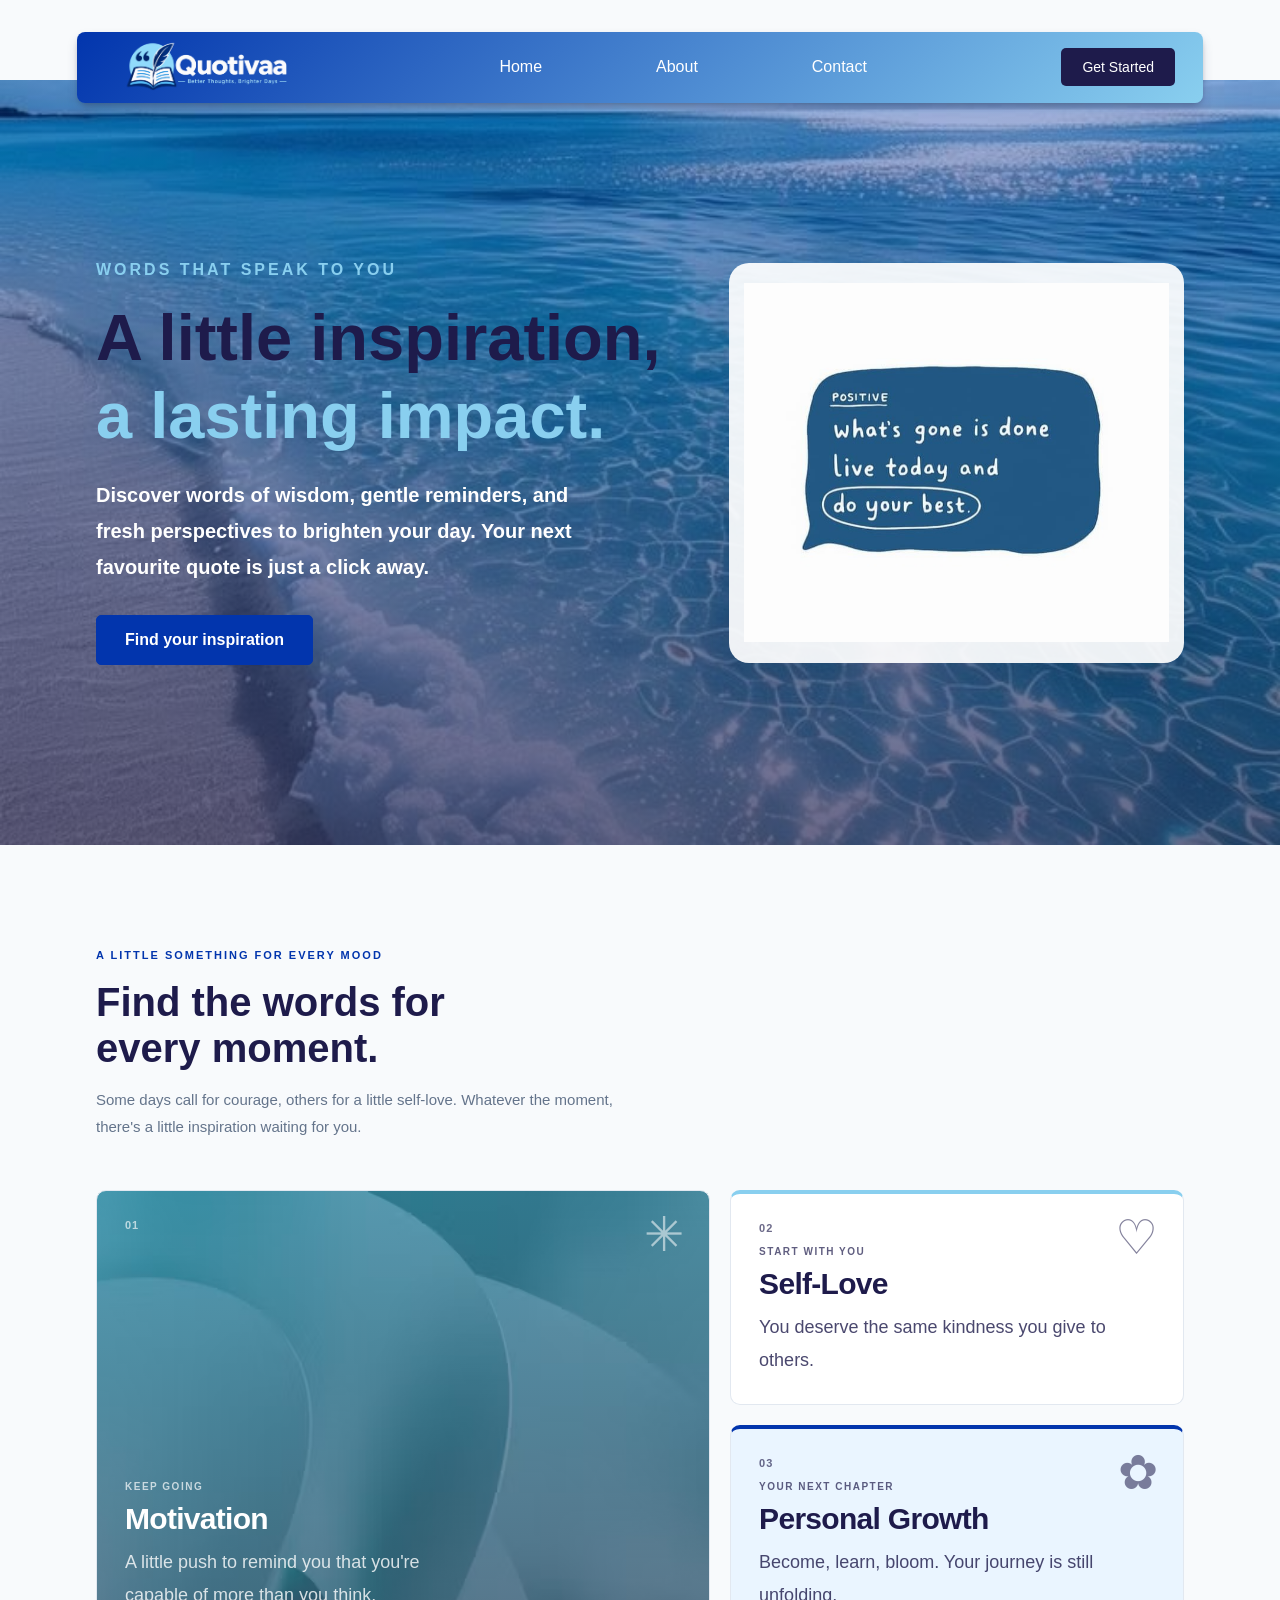
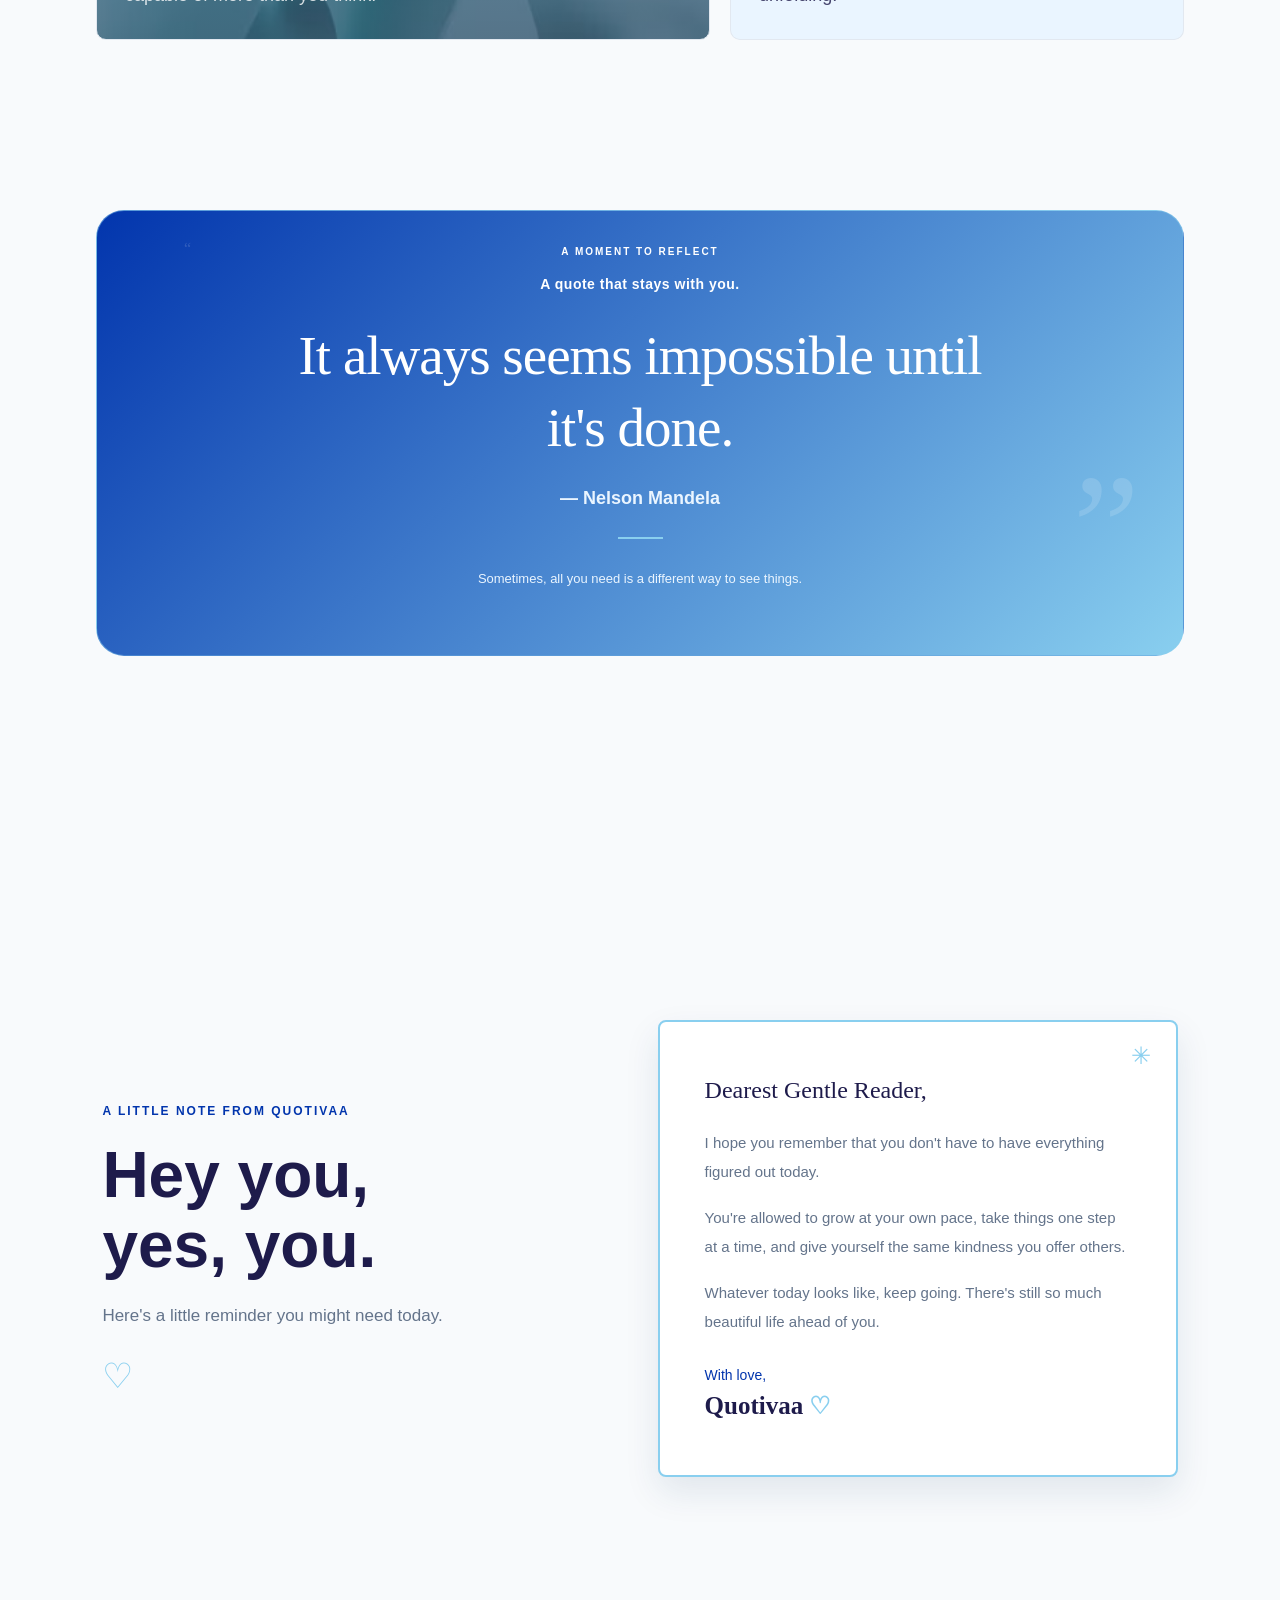
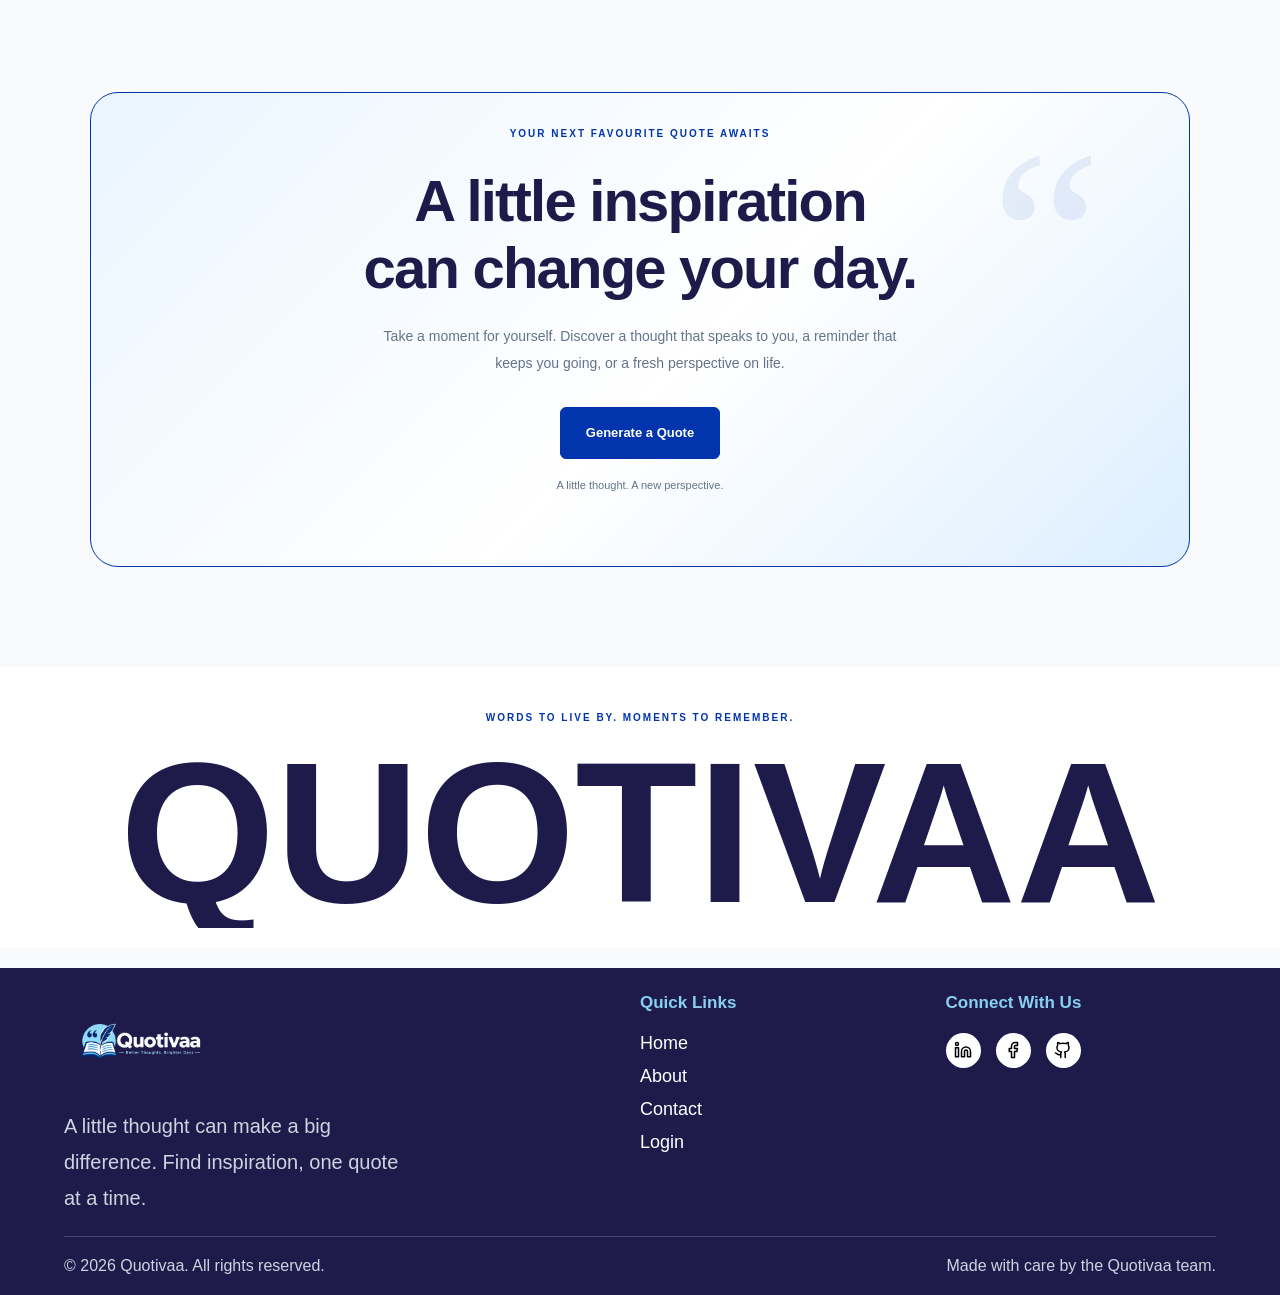
==== index.html @ 262e2d14 "changes made" ====
<!DOCTYPE html>
<html lang="en">
<head>
    <meta charset="UTF-8">
    <meta name="viewport" content="width=device-width, initial-scale=1.0">
    <title>Quotivaa</title>
    <link rel="stylesheet" href="home.css">
</head>
<body>
    <header>
        <div class="header-container">
            <div class="header-wrapper">
                <div class="logo">
                    <img src="logo-white.png" alt="">
                </div>
                <nav>
                    <a href="index.html">Home</a>
                    <a href="about.html">About</a>
                    <a href="contact.html">Contact</a>
                </nav>
                <a href="sign-up.html"><button class="button1">Get Started</button></a>
                <img src="harmburgermenu.svg" alt="" class="hamburger"  id="hamburger">


            </div>

        </div>
    </header>

    <!-- HERO SECTION -->
<section class="hero">
    <div class="heroContainer">


        <div class="herotext">

            <span class="hero-tagline">
                WORDS THAT SPEAK TO YOU
            </span>

            <h1>
                A little inspiration,
                <span>a lasting impact.</span>
            </h1>

            <p>
                Discover words of wisdom, gentle reminders,
                and fresh perspectives to brighten your day.
                Your next favourite quote is just a click away.
            </p>

            <a href="login.html" class="hero-button">
                Find your inspiration 
            </a>

        </div>

        <div class="heroImg">

            <img src="image.png" alt="">
            
        </div>

    </div>
</section>

<!-- FIND YOUR MOMENTS SECTION -->
<section class="moments-section" id="moments">
    <div class="moments-container">

        <div class="moments-heading">
            <span class="moments-label">A LITTLE SOMETHING FOR EVERY MOOD</span>

            <h2>Find the words for <br>every moment.</h2>

            <p>
                Some days call for courage, others for a little self-love.
                Whatever the moment, there's a little inspiration waiting for you.
            </p>
        </div>

        <div class="moments-grid">

            <div class="moment-card moment-motivation">
                <span class="moment-number">01</span>
                <span class="moment-symbol">✳</span>

                <div class="moment-content">
                    <span class="moment-tag">KEEP GOING</span>
                    <h3>Motivation</h3>
                    <p>A little push to remind you that you're capable of more than you think.</p>
                </div>
            </div>

            <div class="moment-card moment-selflove">
                <span class="moment-number">02</span>
                <span class="moment-symbol">♡</span>

                <div class="moment-content">
                    <span class="moment-tag">START WITH YOU</span>
                    <h3>Self-Love</h3>
                    <p>You deserve the same kindness you give to others.</p>
                </div>
            </div>

            <div class="moment-card moment-growth">
                <span class="moment-number">03</span>
                <span class="moment-symbol">✿</span>

                <div class="moment-content">
                    <span class="moment-tag">YOUR NEXT CHAPTER</span>
                    <h3>Personal Growth</h3>
                    <p>Become, learn, bloom. Your journey is still unfolding.</p>
                </div>
            </div>

            

        </div>

    </div>
</section>

<!-- QUOTE THAT STAY WITH YOU -->
 <section class="featured-quote-section">
    <div class="featured-quote-container">

        <span class="featured-label">A MOMENT TO REFLECT</span>

        <span class="floating-quote quote-top">“</span>
        <span class="floating-quote quote-right">”</span>
        
        <div class="featured-quote-content">
            <h2>A quote that stays with you.</h2>

            <p class="featured-quote-text">
                It always seems impossible until it's done.
            </p>

            <span class="featured-quote-author">— Nelson Mandela</span>

            <span class="featured-divider"></span>

            <p class="featured-quote-caption">
                Sometimes, all you need is a different way to see things.
            </p>
        </div>

    </div>
</section>
        
<!-- LETTER SECTION -->
<section class="letter-section">
    <div class="letter-container">

        <div class="letter-intro">
            <span class="letter-label">A LITTLE NOTE FROM QUOTIVAA</span>

            <h2>Hey you,<br>yes, you.</h2>

            <p>
                Here's a little reminder you might need today.
            </p>

            <span class="letter-heart">♡</span>
        </div>

        <div class="letter-card">
            <span class="letter-decoration">✳</span>

            <p class="letter-greeting">Dearest Gentle Reader,</p>

            <div class="letter-message">
                <p>
                    I hope you remember that you don't have to
                    have everything figured out today.
                </p>

                <p>
                    You're allowed to grow at your own pace,
                    take things one step at a time, and give
                    yourself the same kindness you offer others.
                </p>

                <p>
                    Whatever today looks like, keep going.
                    There's still so much beautiful life ahead of you.
                </p>
            </div>

            <div class="letter-signoff">
                <span>With love,</span>
                <h3>Quotivaa <span>♡</span></h3>
            </div>
        </div>

    </div>
</section>

<!-- INSPIRE SECTION -->
<section class="inspire-section">
    <div class="inspire-container">

        <span class="inspire-label">YOUR NEXT FAVOURITE QUOTE AWAITS</span>

        <span class="inspire-decoration">“</span>

        <div class="inspire-content">
            <h2>A little inspiration<br>can change your day.</h2>

            <p>
                Take a moment for yourself. Discover a thought that speaks to you,
                a reminder that keeps you going, or a fresh perspective on life.
            </p>

            <a href="login.html" class="inspire-button">
                Generate a Quote
                
            </a>

            <span class="inspire-note">A little thought. A new perspective.</span>
        </div>

    </div>
</section>
      
<!-- QUOTIVAA -->
<section class="brand-section">
    <div class="brand-container">

        <p class="brand-tagline">WORDS TO LIVE BY. MOMENTS TO REMEMBER.</p>

        <div class="brand-wordmark">
            <span>QUOTIVAA</span>
        </div>

    </div>
</section>

<footer class="footer">

    <div class="footer-container">

        <div class="footer-brand">

            <img src="logo-white.png" alt="Quotivaa logo">

            <p>
                A little thought can make a big difference.
                Find inspiration, one quote at a time.
            </p>

        </div>

        <div class="footer-links">

            <h3>Quick Links</h3>

            <a href="home-page.html">Home</a>
            <a href="about.html">About</a>
            <a href="contact.html">Contact</a>
            <a href="login.html">Login</a>

        </div>

        <div class="footer-socials">

            <h3>Connect With Us</h3>

            <div class="social-icons">

                <a href="#" aria-label="LinkedIn">
                    <img src="linkedin.svg" alt="">
                </a>

                <a href="#" aria-label="Facebook">
                    <img src="facebook.svg" alt="">
                </a>

                <a href="#" aria-label="GitHub">
                    <img src="gitcat.svg" alt="">
                </a>

            </div>

        </div>

    </div>

    <div class="footer-bottom">

        <p>
            &copy; 2026 Quotivaa. All rights reserved.
        </p>

        <p>Made with care by the Quotivaa team.</p>

    </div>
</footer>

        
    <script src="generator.js"></script>
</body>
</html>
---- home.css ----
* {
    box-sizing: border-box;
    padding: 0;
    margin: 0;
}
body {
    width: 100%;
    height: auto;
    background-color: #F8FAFC;
    font-family: sans-serif;
}
header {
    height: 15vh;
    width: 100%;
    display: flex;
    justify-content: center;
    align-items: center;
    position: fixed;
    top: 0;
    left: 0;
    z-index: 1000;
}
.header-container {
    width: 88%;
    height: 53%;
    background: linear-gradient(135deg, #0235AD, #89CFEF);
    border-radius: 8px;
    display: flex;
    justify-content: center;
    box-shadow:
        rgba(50, 50, 93, 0.25) 0px 6px 12px -2px,
        rgba(0, 0, 0, 0.3) 0px 3px 7px -3px;
}
.header-wrapper {
    height: 100%;
    width: 95%;
    display: flex;
    justify-content: space-between;
    align-items: center;
}
.logo {
    height: 200px;
    width: 200px;
    display: flex;
    justify-content: center;
}
.logo img {
    width: 100%;
    height: 100%;
    object-fit: contain;
}
nav {
    height: 60%;
    width: 45%;
    display: flex;
    align-items: center;
    justify-content: space-around;
}
nav a {
    text-decoration: none;
    font-family: sans-serif;
    font-size: 16px;
    color: #FFFFFF;
    cursor: pointer;
    transition: 0.3s ease;
}
nav a:hover {
    color: #1E1B4B;
}
.button1 {
    padding: 10px 20px;
    background-color: #1E1B4B;
    color: #FFFFFF;
    border-radius: 5px;
    font-size: 14px;
    cursor: pointer;
    border: 1px solid transparent;
    transition: 0.3s ease;
}
.button1:hover {
    color: #0235AD;
    border-color: #0235AD;
    background-color: #FFFFFF;
}
.hamburger {
    width: 30px;
    height: 30px;
    display: none;
}

/* HERO */
.hero {
    margin-top: 80px;
    width: 100%;
    height: 85vh;

    background:
        linear-gradient(
            rgba(2, 53, 173, 0.35),
            rgba(30, 27, 75, 0.65)
        ),
        url('background2.jpg');

    background-size: cover;
    background-position: center;
    background-repeat: no-repeat;
    display: flex;
    align-items: center;
}
.heroContainer {
    width: 85%;
    margin: 0 auto;
    display: flex;
    justify-content: space-between;
    align-items: center;
}
.herotext {
    width: 60%;
    max-width: 650px;
    /* background-color: red; */
}
.hero-tagline {
    display: inline-block;
    font-family: sans-serif;
    font-size: 16px;
    font-weight: 600;
    letter-spacing: 3px;
    margin-bottom: 20px;
    color: #89CFEF;
}
.herotext h1 {
    font-family: sans-serif;
    font-size: 65px;
    font-weight: 750;
    line-height: 1.2;
    color:  #1E1B4B;
    margin-bottom: 22px;
}
.herotext h1 span {
    display: block;
    color: #89CFEF;
    font-weight: 700;
}
.herotext p {
    font-family: sans-serif;
    font-size: 20px;
    font-weight: 600;
    line-height: 1.8;
    color: #FFFFFF;
    max-width: 500px;
    margin-bottom: 30px;
}
.hero-button {
    display: inline-flex;
    align-items: center;
    gap: 15px;
    padding: 15px 28px;
    background-color: #0235AD;
    color: #FFFFFF;
    text-decoration: none;
    font-family: sans-serif;
    font-size: 16px;
    font-weight: bold;
    border-radius: 5px;
    border: 1px solid #0235AD;
    transition: 0.3s ease;
}
.hero-button:hover {
    background-color: #FFFFFF;
    color: #0235AD;
}
.hero-button span {
    font-size: 21px;
}
.heroImg {
    background: rgba(255, 255, 255, 0.92);
    padding: 15px;
    border-radius: 20px;
    box-shadow: 0 15px 40px rgba(16, 42, 67, 0.15);
    transition: transform 0.3s ease;
    height: 400px;
    overflow: hidden;
}   
.heroImg:hover {
    transform: translateY(-6px);
}
.heroImg img {
    height: 100%;
    max-width: 100%;
    width: 100%;
    object-fit: contain;
    
}


/* MOMENT */
.moments-section {
    color: #1E1B4B;
    height: auto; 
    min-height: 0; 
    padding: 100px 0;
    background-color:   #F8FAFC;
}
.moments-container {
    width: 85%;
    margin: 0 auto;
    /* height: 80%; */
    /* background-color: chartreuse; */
}
.moments-heading {
    margin-bottom: 50px;
}
.moments-label {
    display: inline-block;
    margin-bottom: 18px;
    color: #0235AD;
    font-size: 11px;
    font-weight: 700;
    letter-spacing: 2px;
}
.moments-heading h2 {
    font-size: 40px;
    line-height: 1.15;
    color: #1E1B4B;
    margin-bottom: 15px;
}
.moments-heading p {
    max-width: 520px;
    margin: 0;
    color: #64748B;
    font-size: 15px;
    line-height: 1.8;
}
.moments-grid {
    display: grid;
    grid-template-columns: 1.15fr 0.85fr;
    /* grid-template-rows: 240px 220px 190px; */
    gap: 20px;
    grid-template-rows: auto; 
    align-items: stretch;
    margin-top: 5px;
    width: 100%;
}
.moment-card {
    position: relative;
    display: flex;
    flex-direction: column;
    justify-content: space-between;
    padding: 28px;
    overflow: hidden;
    border: 1px solid #E2E8F0;
    border-radius: 10px;
    text-decoration: none;
    color: #1E1B4B;
    transition:
        transform 0.3s ease,
        box-shadow 0.3s ease;
    min-width: 0; 
    height: auto;
}
.moment-card:hover {
    transform: translateY(-6px);
    box-shadow: 0 15px 35px rgba(2, 53, 173, 0.12);
}
.moment-motivation {
    grid-column: 1;
    grid-row: 1 / 3;
    background:
        linear-gradient(
            rgba(2, 53, 173, 0.2),
            rgba(30, 27, 75, 0.45)
        ),
        url('motivation.png');

    background-size: cover;
    background-position: center;
    background-repeat: no-repeat;
    display: flex;
    align-items: flex-start;
    min-height: 450px;
    height: auto; 
    color: #FFFFFF;
}
.moment-selflove {
    grid-column: 2;
    grid-row: 1;
    background-color: #FFFFFF;
    min-height: 200px;
    height: auto;
    border-top: 4px solid #89CFEF;
}
.moment-growth {
    grid-column: 2;
    grid-row: 2;
    background-color: #EAF5FF;
    min-height: 200px;
    height: auto;
    border-top: 4px solid #0235AD;
}
.moment-number {
    font-size: 11px;
    font-weight: 700;
    letter-spacing: 1px;
    opacity: 0.65;
}
.moment-symbol {
    position: absolute;
    top: 20px;
    right: 25px;
    font-size: 48px;
    line-height: 1;
    opacity: 0.55;
}
.moment-content {
    max-width: 400px;
}
.moment-tag {
    display: block;
    margin-bottom: 10px;
    font-size: 10px;
    font-weight: 700;
    letter-spacing: 1.5px;
    opacity: 0.7;
}
.moment-content h3 {
    font-size: 30px;
    letter-spacing: -0.7px;
    margin-bottom: 10px;
}
.moment-content p {
    max-width: 350px;
    margin: 0;
    font-size: 18px;
    line-height: 1.8;
    opacity: 0.8;
}
.moment-wisdom .moment-content {
    max-width: 650px;
}

/* QUOTE */
.featured-quote-section {
    width: 100%;
    padding: 70px 0;
    height: 85vh;
    /* background-color: #1E1B4B; */
}
.featured-quote-container {
    position: relative;
    display: flex;
    margin: 0 auto;
    padding: 65px 40px;
    align-items: center;
    justify-content: center;
    overflow: hidden;
    border: 1px solid rgba(137, 207, 239, 0.5);
    border-radius: 28px;
    text-align: center;
    background: linear-gradient(
        135deg,
        #0235AD,
        #89CFEF
    );
    width: 85%;
}
.featured-label {
    position: absolute;
    top: 35px;
    left: 50%;
    transform: translateX(-50%);
    font-size: 10px;
    font-weight: 700;
    letter-spacing: 2px;
    white-space: nowrap;
    color: #FFFFFF;
}
.featured-quote-content {
    position: relative;
    z-index: 2;
    max-width: 750px;
}
.featured-quote-content h2 {
    margin: 0 0 28px;
    font-size: 14px;
    font-weight: 600;
    letter-spacing: 0.5px;
    color: #FFFFFF;
}
.featured-quote-text {
    margin: 0 auto 25px;
    font-family: Georgia, "Times New Roman", serif;
    font-size: clamp(30px, 4.5vw, 55px);
    line-height: 1.3;
    letter-spacing: -1px;
    color: #FFFFFF;
}
.featured-quote-author {
    display: block;
    font-size: 18px;
    font-weight: 600;
    color: #EAF5FF;
}
.featured-divider {
    display: block;
    width: 45px;
    height: 2px;
    margin: 28px auto;
    background: #89CFEF;
}
.featured-quote-caption {
    margin: 0;
    font-size: 13px;
    line-height: 1.8;
    color: #EAF5FF;
}
.floating-quote {
    position: absolute;
    z-index: 1;
    font-family: Georgia, "Times New Roman", serif;
    line-height: 1;
    color: rgba(255, 255, 255, 0.15);
    animation: quoteFloat 5s ease-in-out infinite;
}
.quote-top {
    top: 30px;
    left: 8%;
}
.quote-left {
    top: 42%;
    left: 2%;
    font-size: 110px;
    animation-delay: 1s;
}
.quote-right {
    right: 4%;
    bottom: 12%;
    font-size: 150px;
    animation-delay: 2s;
}
.quote-bottom {
    right: 15%;
    top: 5%;
    font-size: 90px;
    animation-delay: 1.5s;
}

/* LETTERSECTION */
.letter-section {
    padding: 100px 8%;
    background: #F8FAFC;
}

.letter-container {
    max-width: 1200px;
    margin: 0 auto;
    display: flex;
    align-items: center;
    justify-content: space-between;
    gap: 70px;
}
.letter-intro {
    flex: 1;
}
.letter-label {
    display: inline-block;
    color: #0235AD;
    font-size: 12px;
    font-weight: 600;
    letter-spacing: 2px;
    margin-bottom: 22px;
}
.letter-intro h2 {
    font-size: clamp(42px, 5vw, 65px);
    line-height: 1.1;
    color: #1E1B4B;
    margin-bottom: 20px;
}
.letter-intro p {
    font-size: 17px;
    line-height: 1.8;
    color: #64748B;
    max-width: 350px;
}
.letter-heart {
    display: inline-block;
    margin-top: 25px;
    font-size: 35px;
    color: #89CFEF;
}
.letter-card {
    flex: 1;
    max-width: 520px;
    padding: 55px 45px;
    background: #FFFFFF;
    border: 2px solid #89CFEF;
    border-radius: 8px;
    box-shadow: 0 15px 35px rgba(18, 59, 102, 0.10);
    position: relative;
    margin: 15px 0;
}
.letter-decoration {
    position: absolute;
    top: 20px;
    right: 25px;
    font-size: 24px;
    color: #89CFEF;
}

.letter-greeting {
    font-family: Georgia, serif;
    font-size: 24px;
    color: #1E1B4B;
    margin-bottom: 25px;
}

.letter-message p {
    font-size: 15px;
    line-height: 1.9;
    color: #64748B;
    margin-bottom: 18px;
}

.letter-signoff {
    margin-top: 30px;
}

.letter-signoff span {
    color: #0235AD;
    font-size: 14px;
}

.letter-signoff h3 {
    font-family: Georgia, serif;
    font-size: 25px;
    color: #1E1B4B;
    margin-top: 8px;
}

.letter-signoff h3 span {
    color: #89CFEF;
    font-size: 24px;
}

/* INSPIRE */
.inspire-section {
    padding: 100px 7%;
    background: #F8FAFC;
    color: #1E1B4B;
}
.inspire-container {
    position: relative;
    display: flex;
    min-height: 420px;
    max-width: 1250px;
    margin: 0 auto;
    padding: 75px 30px;
    align-items: center;
    justify-content: center;
    overflow: hidden;
    border: 1px solid #0235AD;
    border-radius: 28px;
    background: linear-gradient(
        135deg,
        #EAF5FF,
        #FFFFFF 55%,
        #DCEEFF
    );
    text-align: center;
}

.inspire-content {
    position: relative;
    z-index: 2;
    max-width: 700px;
}
.inspire-label {
    position: absolute;
    top: 35px;
    left: 50%;
    transform: translateX(-50%);
    color: #0235AD;
    font-size: 10px;
    font-weight: 700;
    letter-spacing: 2px;
    white-space: nowrap;
}
.inspire-content h2 {
    margin: 0 0 22px;
    font-size: clamp(36px, 5vw, 58px);
    line-height: 1.15;
    letter-spacing: -1.8px;
    color: #1E1B4B;
}

.inspire-content p {
    max-width: 530px;
    margin: 0 auto 30px;
    color: #64748B;
    font-size: 14px;
    line-height: 1.9;
}
.inspire-button {
    display: inline-flex;
    min-height: 52px;
    padding: 0 25px;
    align-items: center;
    justify-content: center;
    gap: 22px;
    border: 1px solid #0235AD;
    border-radius: 6px;
    background: #0235AD;
    color: #FFFFFF;
    font-size: 13px;
    font-weight: 600;
    text-decoration: none;
    transition: background 0.3s ease,  color 0.3s ease, transform 0.3s ease;
}
.inspire-button:hover {
    transform: translateY(-3px);
    background: #FFFFFF;
    color: #0235AD;
}
.inspire-button span {
    font-size: 20px;
    transition: transform 0.3s ease;
}
.inspire-button:hover span {
    transform: translateX(4px);
}
.inspire-note {
    display: block;
    margin-top: 20px;
    color: #64748B;
    font-size: 11px;
}
.inspire-decoration {
    position: absolute;
    top: 20px;
    right: 8%;
    font-family: Georgia, "Times New Roman", serif;
    font-size: clamp(140px, 20vw, 250px);
    line-height: 1;
    color: rgba(2, 53, 173, 0.08);
    pointer-events: none;
}

/* QUOTIVAAA */
.brand-section {
    padding: 45px 3% 20px;
    overflow: hidden;
    background: #FFFFFF;
}
.brand-container {
    max-width: 1500px;
    margin: 0 auto;
}
.brand-tagline {
    margin: 0 0 15px;
    text-align: center;
    color: #0235AD;
    font-size: 10px;
    font-weight: 700;
    letter-spacing: 2px;
}
.brand-wordmark {
    width: 100%;
    overflow: hidden;
    text-align: center;
}
.brand-wordmark span {
    display: block;
    font-size: 200px;
    font-weight: 900;
    line-height: 0.95;
    color: #1E1B4B;
}


/* FOOTER */
.footer {
    width: 100%;
    background-color: #1E1B4B;
    color: #FFFFFF;
    margin-top: 20px;
    padding: 25px 0 0;
}
.footer-container {
    width: 90%;
    max-width: 1310px;
    margin: 0 auto;
    padding-bottom: 20px;
    display: grid;
    grid-template-columns: 2fr 1fr 1fr;
    gap: 35px;
    align-items: start;
}
.footer-brand img {
    width: 150px;
    height: 100px;
    object-fit: contain;
    display: block;
}
.footer-brand p {
    max-width: 350px;
    font-family: sans-serif;
    font-size: 20px;
    line-height: 1.8;
    color: #CBD5E1;
    margin-top: 15px;
}
.footer-links h3,
.footer-socials h3 {
    font-family: sans-serif;
    font-size: 17px;
    margin-bottom: 20px;
    color: #89CFEF;
}
.footer-links {
    display: flex;
    flex-direction: column;
    align-items: flex-start;
}
.footer-links a {
    font-family: sans-serif;
    font-size: 18px;
    color: #FFFFFF;
    text-decoration: none;
    margin-bottom: 12px;
    transition: 0.3s;
}
.footer-links a:hover {
    color: #89CFEF;
    padding-left: 5px;
}
.social-icons {
    display: flex;
    align-items: center;
    gap: 15px;
}
.social-icons a {
    width: 35px;
    height: 35px;
    background-color: #FFFFFF;
    border-radius: 50%;
    display: flex;
    align-items: center;
    justify-content: center;
    transition: 0.3s;
}
.social-icons img {
    width: 18px;
    height: 18px;
    object-fit: contain;
}
.social-icons a:hover {
    background-color: #89CFEF;
    transform: translateY(-3px);
}
.footer-bottom {
    width: 90%;
    max-width: 1310px;
    margin: 0 auto;
    border-top: 1px solid rgba(255, 255, 255, 0.2);
    padding: 20px 0;
    display: flex;
    justify-content: space-between;
    align-items: center;
    gap: 15px;
}
.footer-bottom p {
    font-family: sans-serif;
    font-size: 16px;
    color: #CBD5E1;
}


/* RESPONSIVENESS */
@media (max-width: 767px) {

    header {
        height: 85px;
        padding: 0;
    }
    .header-container {
        width: 92%;
        height: 65px;
        border-radius: 8px;
    }
    .header-wrapper {
        width: 92%;
    }
    .logo {
        width: 120px;
        height: 120px;
    }
    .logo img {
        width: 100%;
        height: 100%;
        object-fit: contain;
    }
    nav {
        display: none;
        height: auto;
        position: absolute;
        top: calc(100% + 10px);
        right: 0;
        width: 220px;
        padding: 20px;
        background-color: #FFFFFF;
        border: 1px solid #E5E7EB;
        border-radius: 12px;
        box-shadow: 0 8px 24px rgba(0, 0, 0, 0.12);
        flex-direction: column;
        align-items: stretch;
        gap: 8px;
        z-index: 1001;
    }

    nav a {
    display: block;
    width: 100%;
    padding: 12px 14px;
    color: #061D55;
    font-size: 16px;
    font-weight: 500;
    text-decoration: none;
    border-radius: 8px;
    transition: background-color 0.2s ease,
                color 0.2s ease;
}

nav a:hover {
    background-color: #EEF4FF;
    color: #0235AD;
}

    nav.active {
    display: flex;
}
.button1 {
    display: block;
    width: 100%;
    padding: 12px 14px;
    margin-top: 8px;

    background-color: #1E1B4B;
    color: #FFFFFF;

    text-align: center;
    text-decoration: none;
    font-size: 16px;

    border: none;
    border-radius: 8px;
    cursor: pointer;
}
    .hamburger {
        display: block;
        width: 27px;
        height: 27px;
        cursor: pointer;
    }
    /* HERO */
    .hero {
        margin-top: 85px;
        min-height: auto;
        height: auto;
        padding: 60px 0;
        background-position: center;
        background-size: cover;
    }
    .heroContainer {
        width: 88%;
        flex-direction: column;
        align-items: stretch;
        gap: 45px;
        margin: 0 auto;
    }
    .herotext {
        width: 100%;
        max-width: 100%;
    }
    .hero-tagline {
        font-size: 11px;
        letter-spacing: 2px;
        margin-bottom: 15px;
    }
    .herotext h1 {
        font-size: clamp(34px, 8vw, 44px);
        line-height: 1.2;
        margin-bottom: 18px;
    }
    .herotext h1 span {
        display: block;
    }
    .herotext p {
        font-size: 15px;
        line-height: 1.8;
        max-width: 100%;
        margin-bottom: 25px;
    }
    .hero-button {
        padding: 14px 20px;
        font-size: 14px;
        gap: 12px;
    }
    .heroImg {
        width: 100%;
        justify-content: center;
        max-width: 360px;
        height: clamp(220px, 70vw, 320px);
        padding: 12px;
        margin: 0 auto;
    }
    /* MOMENTS */
    .moments-section {
        padding: 60px 0;
    }
    .moments-container {
        width: 88%;
        max-width: 100%;
        margin: 0 auto;
    }
    .moments-heading {
        max-width: 100%;
        margin-bottom: 30px;
    }
    .moments-label {
        font-size: 10px;
        letter-spacing: 1.5px;
        margin-bottom: 12px;
    }
    .moments-heading h2 {
        font-size: clamp(30px, 7vw, 38px);
        line-height: 1.2;
        letter-spacing: -0.8px;
        margin-bottom: 15px;
    }
    .moments-heading p {
        max-width: 100%;
        font-size: 14px;
        line-height: 1.8;
    }
    .moments-grid {
        grid-template-columns: minmax(0, 1fr);
        grid-template-rows: auto;
        gap: 18px;
    }
    .moment-motivation,
    .moment-selflove,
    .moment-growth,
    .moment-wisdom {
        grid-column: auto;
        grid-row: auto;
        min-height: 220px;
        height: auto;
    }
    .moment-card {
        padding: 25px;
        border-radius: 16px;
    }
    .moment-number {
        font-size: 10px;
    }
    .moment-symbol {
        top: 18px;
        right: 20px;
        font-size: 38px;
    }
    .moment-content {
        max-width: 100%;
        padding-right: 5px;
    }
    .moment-content h3 {
        font-size: 25px;
        line-height: 1.3;
        letter-spacing: -0.5px;
        margin-bottom: 10px;
    }
    .moment-content p {
        max-width: 100%;
        font-size: 14px;
        line-height: 1.7;
        padding-right: 5px;
    }
    .moment-arrow {
        width: 34px;
        height: 34px;
        right: 18px;
        bottom: 18px;
        font-size: 17px;
    }
    .moment-wisdom .moment-content {
        max-width: 100%;
    }
    /* FEATURED QUOTE */
    .featured-quote-section {
        padding: 60px 6%;
    }
    .featured-quote-container {
        width: 100%;
       padding: 85px 22px 45px;
        border-radius: 20px;
    }
    .featured-label {
        top: 25px;
        font-size: 9px;
        letter-spacing: 1.5px;
        max-width: 90%;
        text-align: center;
    }
    .featured-quote-content {
        width: 100%;
        max-width: 100%;
    }
    .featured-quote-content h2 {
        font-size: 13px;
        line-height: 1.6;
        margin-bottom: 22px;
    }
    .featured-quote-text {
        font-size: clamp(27px, 7vw, 38px);
        line-height: 1.35;
        letter-spacing: -0.5px;
        margin-bottom: 22px;
    }
    .featured-quote-author {
        font-size: 15px;
        line-height: 1.6;
    }
    .featured-divider {
        margin: 22px auto;
    }
    .featured-quote-caption {
        font-size: 12px;
        line-height: 1.8;
    }
    /* LETTER */
    .letter-section {
        padding: 60px 0;
    }
    .letter-container {
        width: 88%;
        max-width: 100%;
        margin: 0 auto;
        flex-direction: column;
        align-items: stretch;
        gap: 35px;
    }
    .letter-intro {
        width: 100%;
        flex: none;
    }
    .letter-label {
        font-size: 11px;
        letter-spacing: 1.5px;
        margin-bottom: 15px;
    }
    .letter-intro h2 {
        font-size: clamp(36px, 9vw, 48px);
        line-height: 1.15;
        margin-bottom: 15px;
    }
    .letter-intro p {
        max-width: 100%;
        font-size: 15px;
        line-height: 1.8;
    }
    .letter-heart {
        margin-top: 18px;
        font-size: 30px;
    }
    .letter-card {
        width: 100%;
        max-width: 100%;
        flex: none;
        padding: 40px 25px;
        margin: 15px 0;
        box-sizing: border-box;
    }
    .letter-decoration {
        top: 15px;
        right: 18px;
        font-size: 20px;
    }
    .letter-greeting {
        font-size: 21px;
        line-height: 1.4;
        margin-bottom: 22px;
    }
    /* INSPIRE */
    .inspire-section {
        padding: 60px 6%;
    }
    .inspire-container {
        width: 100%;
        min-height: 350px;
        padding: 75px 22px 45px;
        border-radius: 20px;
    }
    .inspire-content {
        width: 100%;
        max-width: 100%;
    }
    .inspire-label {
        top: 25px;
        font-size: 9px;
        letter-spacing: 1.5px;
        max-width: 90%;
        text-align: center;
    }
    .inspire-content h2 {
        font-size: clamp(30px, 7.5vw, 40px);
        line-height: 1.2;
        letter-spacing: -0.8px;
        margin-bottom: 18px;
    }
    .inspire-content p {
        max-width: 100%;
        font-size: 13px;
        line-height: 1.8;
        margin-bottom: 25px;
    }
    .inspire-button {
        min-height: 48px;
        padding: 0 20px;
        gap: 15px;
        font-size: 12px;
    }
    .inspire-button span {
        font-size: 18px;
    }
    .inspire-note {
        margin-top: 16px;
        font-size: 10px;
        line-height: 1.6;
    }
    .inspire-decoration {
        top: 25px;
        right: 3%;
        font-size: 110px;
        opacity: 0.8;
    }
    /* QUOTIVAA */
    .brand-section {
        padding: 35px 3% 15px;
    }
    .brand-container {
        width: 100%;
    }
    .brand-tagline {
        font-size: 9px;
        letter-spacing: 1.5px;
        line-height: 1.6;
        margin-bottom: 12px;
    }
    .brand-wordmark {
        width: 100%;
        overflow: hidden;
    }
    .brand-wordmark span {
        font-size: clamp(42px, 12.5vw, 90px);
        line-height: 1;
        letter-spacing: -2px;
        white-space: nowrap;
    }
    /* FOOTER */
    .footer {
        margin-top: 15px;
        padding: 20px 0 0;
    }
    .footer-container {
        width: 88%;
        grid-template-columns: 1fr;
        gap: 30px;
        padding-bottom: 25px;
    }
    .footer-brand img {
        width: 125px;
        height: 100px;
        object-fit: contain;
    }
    .footer-brand p {
        max-width: 100%;
        font-size: 14px;
        line-height: 1.8;
        margin-top: 8px;
    }
    .footer-links h3,
    .footer-socials h3 {
        font-size: 16px;
        margin-bottom: 15px;
    }
    .footer-links {
        align-items: flex-start;
    }
    .footer-links a {
        font-size: 15px;
        margin-bottom: 10px;
    }
    .social-icons {
        flex-wrap: wrap;
        gap: 12px;
    }
    .social-icons a {
        width: 34px;
        height: 34px;
    }
    .social-icons img {
        width: 17px;
        height: 17px;
    }
    .footer-bottom {
        width: 88%;
        padding: 18px 0;
        flex-direction: column;
        align-items: flex-start;
        gap: 10px;
    }
    .footer-bottom p {
        font-size: 13px;
        line-height: 1.7;
    }
}




@media (min-width: 768px) and (max-width: 1044px) {

    /* HEADER */

    header {
        height: 120px;
    }

    .header-container {
        width: 92%;
        height: 65px;
    }

    .logo {
        width: 140px;
        height: 140px;
    }

    nav {
        display: block;
        display: flex;
        justify-content: space-between;
        align-items: center;
    }

    .button1 {
        display: block;
    }

    .hamburger {
        display: none;
    }

    


    /* HERO */

    .hero {
        margin-top: 120px;
        min-height: 460px;
        height: auto;
        padding: 45px 0;
        background-position: center;
        background-size: cover;
    }

    .heroContainer {
        width: 90%;
        gap: 30px;
        align-items: center;
    }

    .herotext {
        width: 55%;
        max-width: 55%;
    }

    .hero-tagline {
        font-size: 12px;
        letter-spacing: 2px;
    }

    .herotext h1 {
        font-size: clamp(36px, 5vw, 50px);
        line-height: 1.2;
    }

    .herotext p {
        font-size: 16px;
        line-height: 1.7;
    }

    .hero-button {
        padding: 14px 20px;
        font-size: 14px;
    }

    .heroImg {
        width: min(42%, 340px);
        height: 300px;
        padding: 12px;
    }


    /* MOMENTS */

    .moments-section {
        padding: 80px 0;
    }

    .moments-container {
        width: 90%;
    }


    /* LETTER */

    .letter-section {
        padding: 80px 5%;
    }

    .letter-container {
        gap: 40px;
    }

    .letter-card {
        padding: 45px 35px;
    }


    /* INSPIRE */

    .inspire-section {
        padding: 80px 5%;
    }


    /* QUOTIVAA */

    .brand-section {
        padding: 40px 3% 18px;
    }

    .brand-container {
        width: 100%;
    }

    .brand-tagline {
        font-size: 10px;
        letter-spacing: 2px;
        margin-bottom: 15px;
    }

    .brand-wordmark {
        width: 100%;
        overflow: hidden;
    }

    .brand-wordmark span {
        font-size: clamp(90px, 16vw, 165px);
        line-height: 0.95;
        letter-spacing: -3px;
        white-space: nowrap;
    }
    /* FOOTER */
    .footer-container {
        width: 90%;
        grid-template-columns: 1fr 1fr;
        gap: 40px 20px;
    }
    .footer-brand {
        grid-column: span 2;
    }
    .footer-brand p {
        max-width: 100%;
    }
}
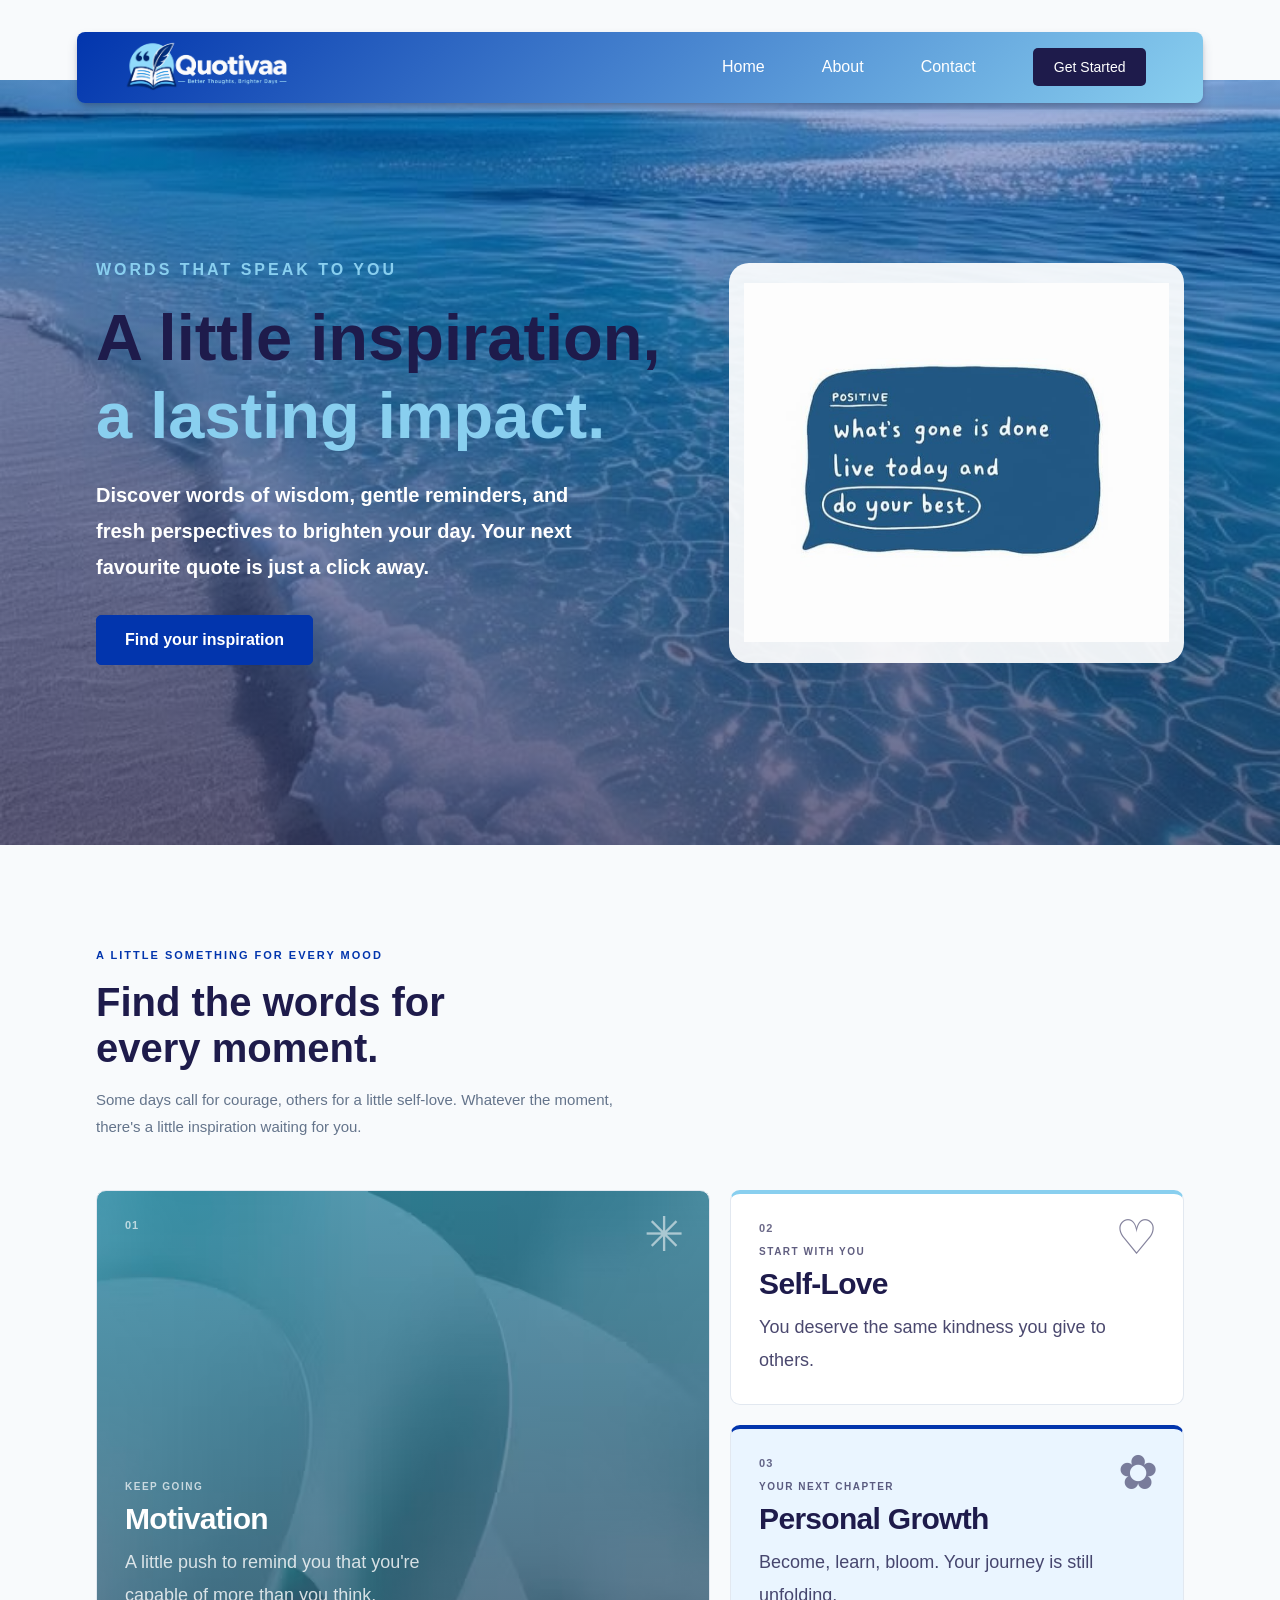
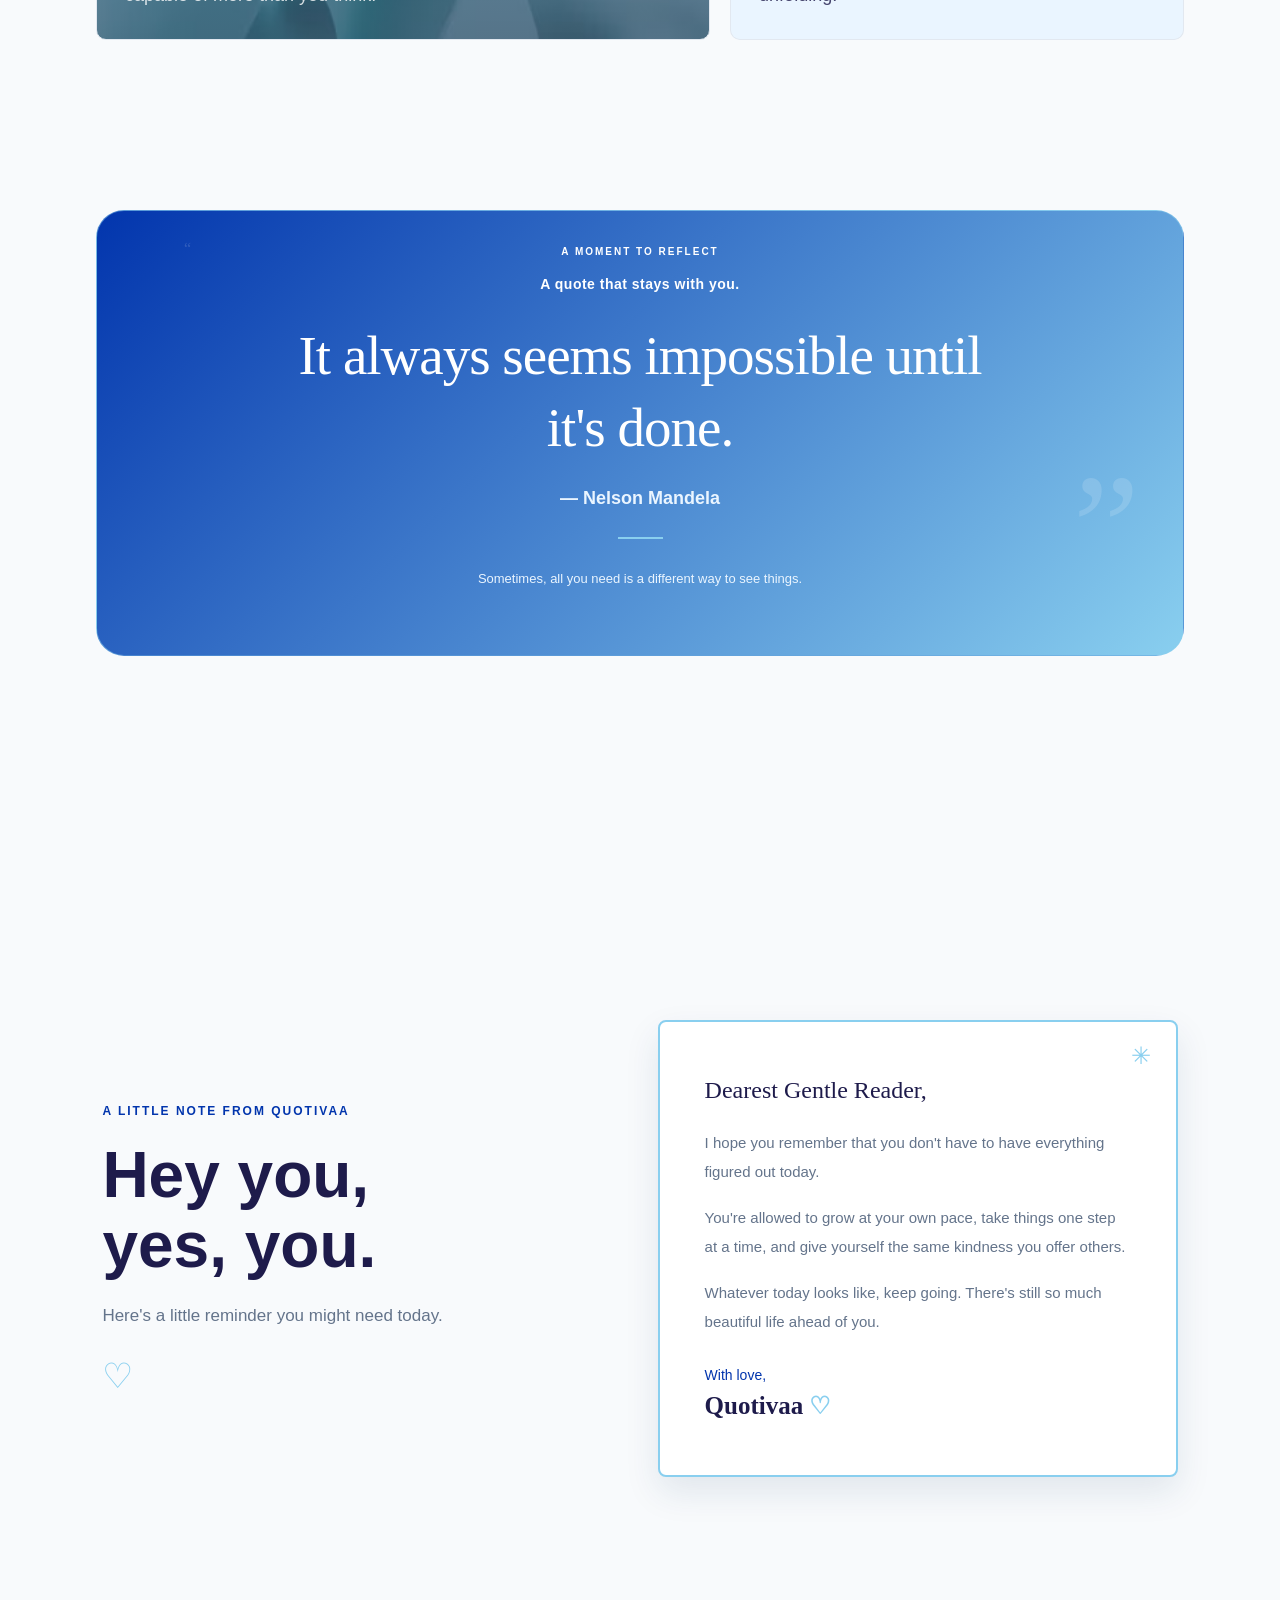
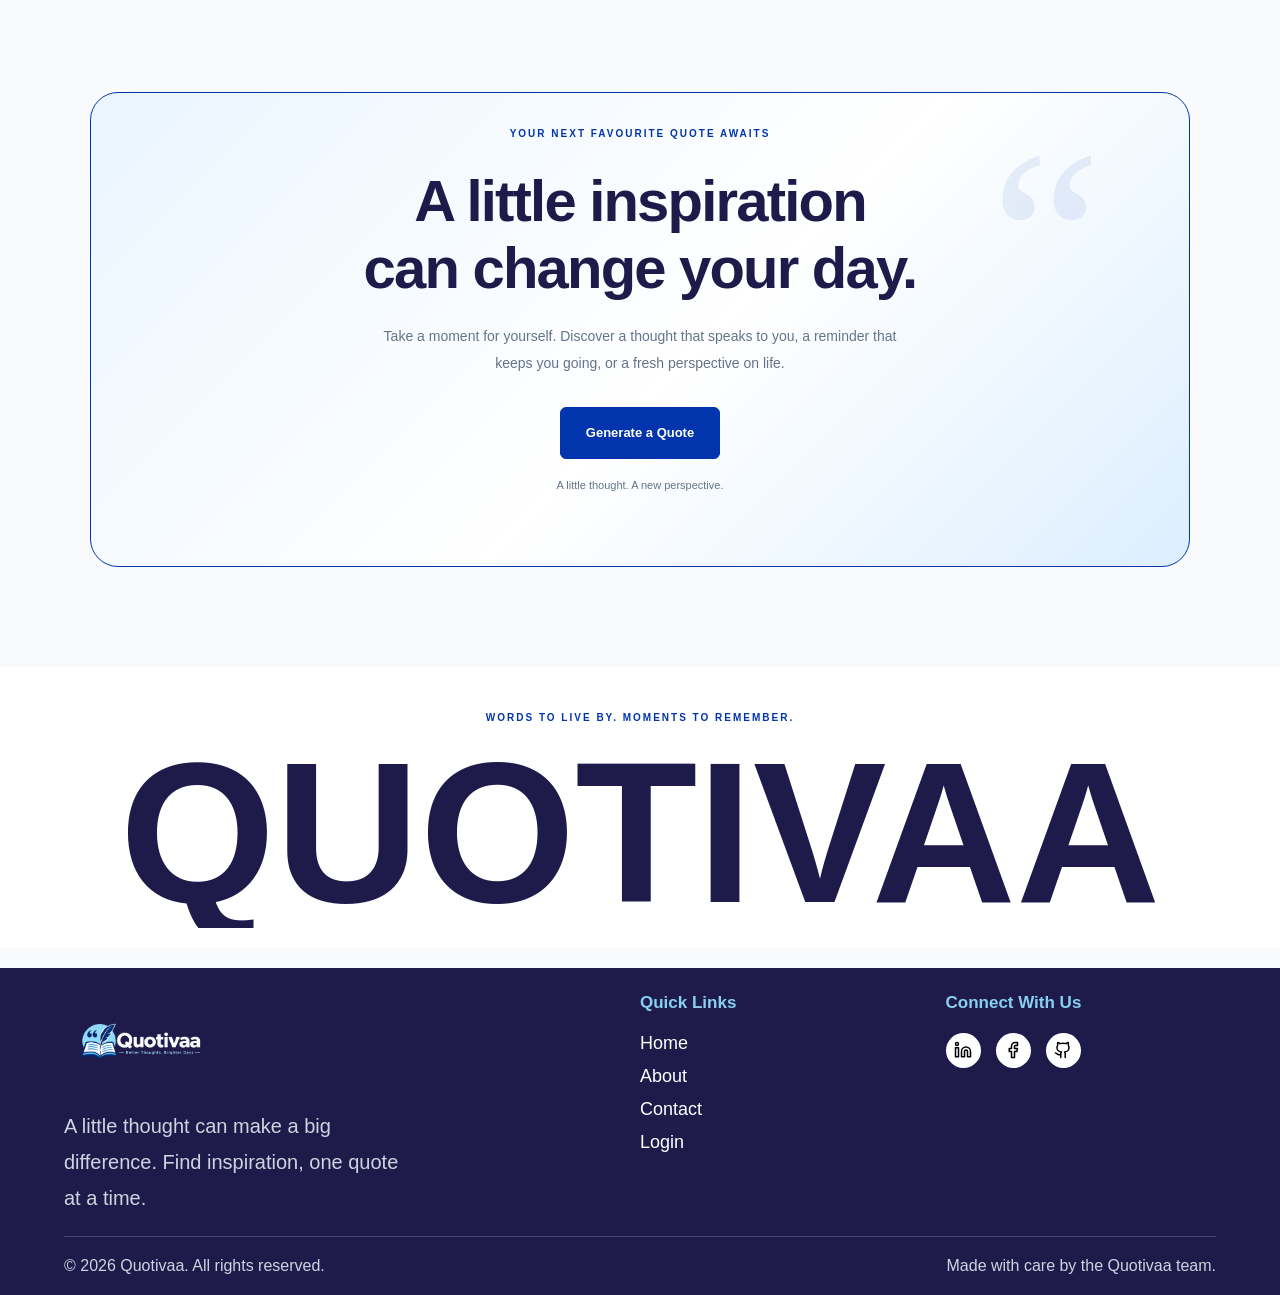
==== commit 6323f275: "Merge pull request #14 from CyberBelle01/javascript finallllllllllyyy" ====
--- a/index.html
+++ b/index.html
@@ -17,15 +17,14 @@
                     <a href="index.html">Home</a>
                     <a href="about.html">About</a>
                     <a href="contact.html">Contact</a>
+
+                    <a href="sign-up.html"><button class="button1">Get Started</button></a>
                 </nav>
-                <a href="sign-up.html"><button class="button1">Get Started</button></a>
-                <img src="harmburgermenu.svg" alt="" class="hamburger"  id="hamburger">
-
-
-            </div>
-
+                <img src="harmburgermenu.svg" alt="" class="hamburger">
+            </div>
         </div>
     </header>
+
 
     <!-- HERO SECTION -->
 <section class="hero">
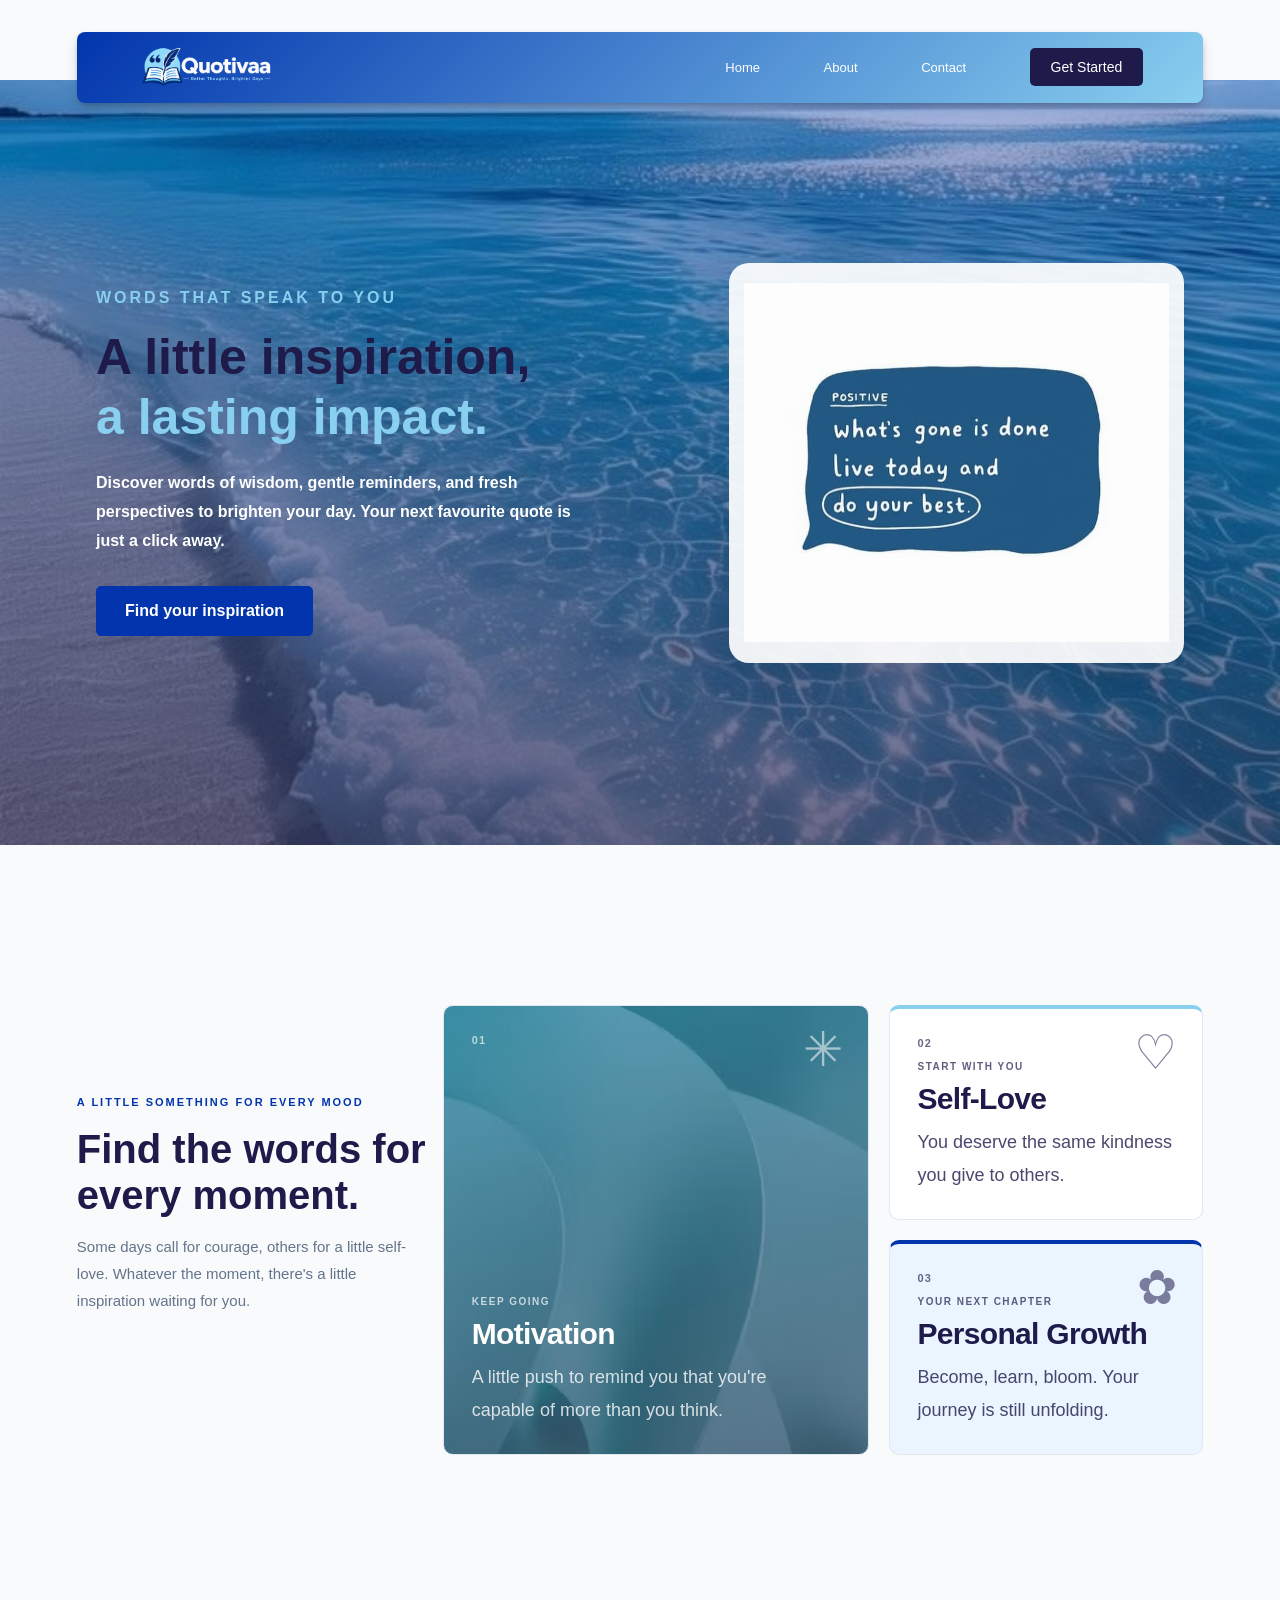
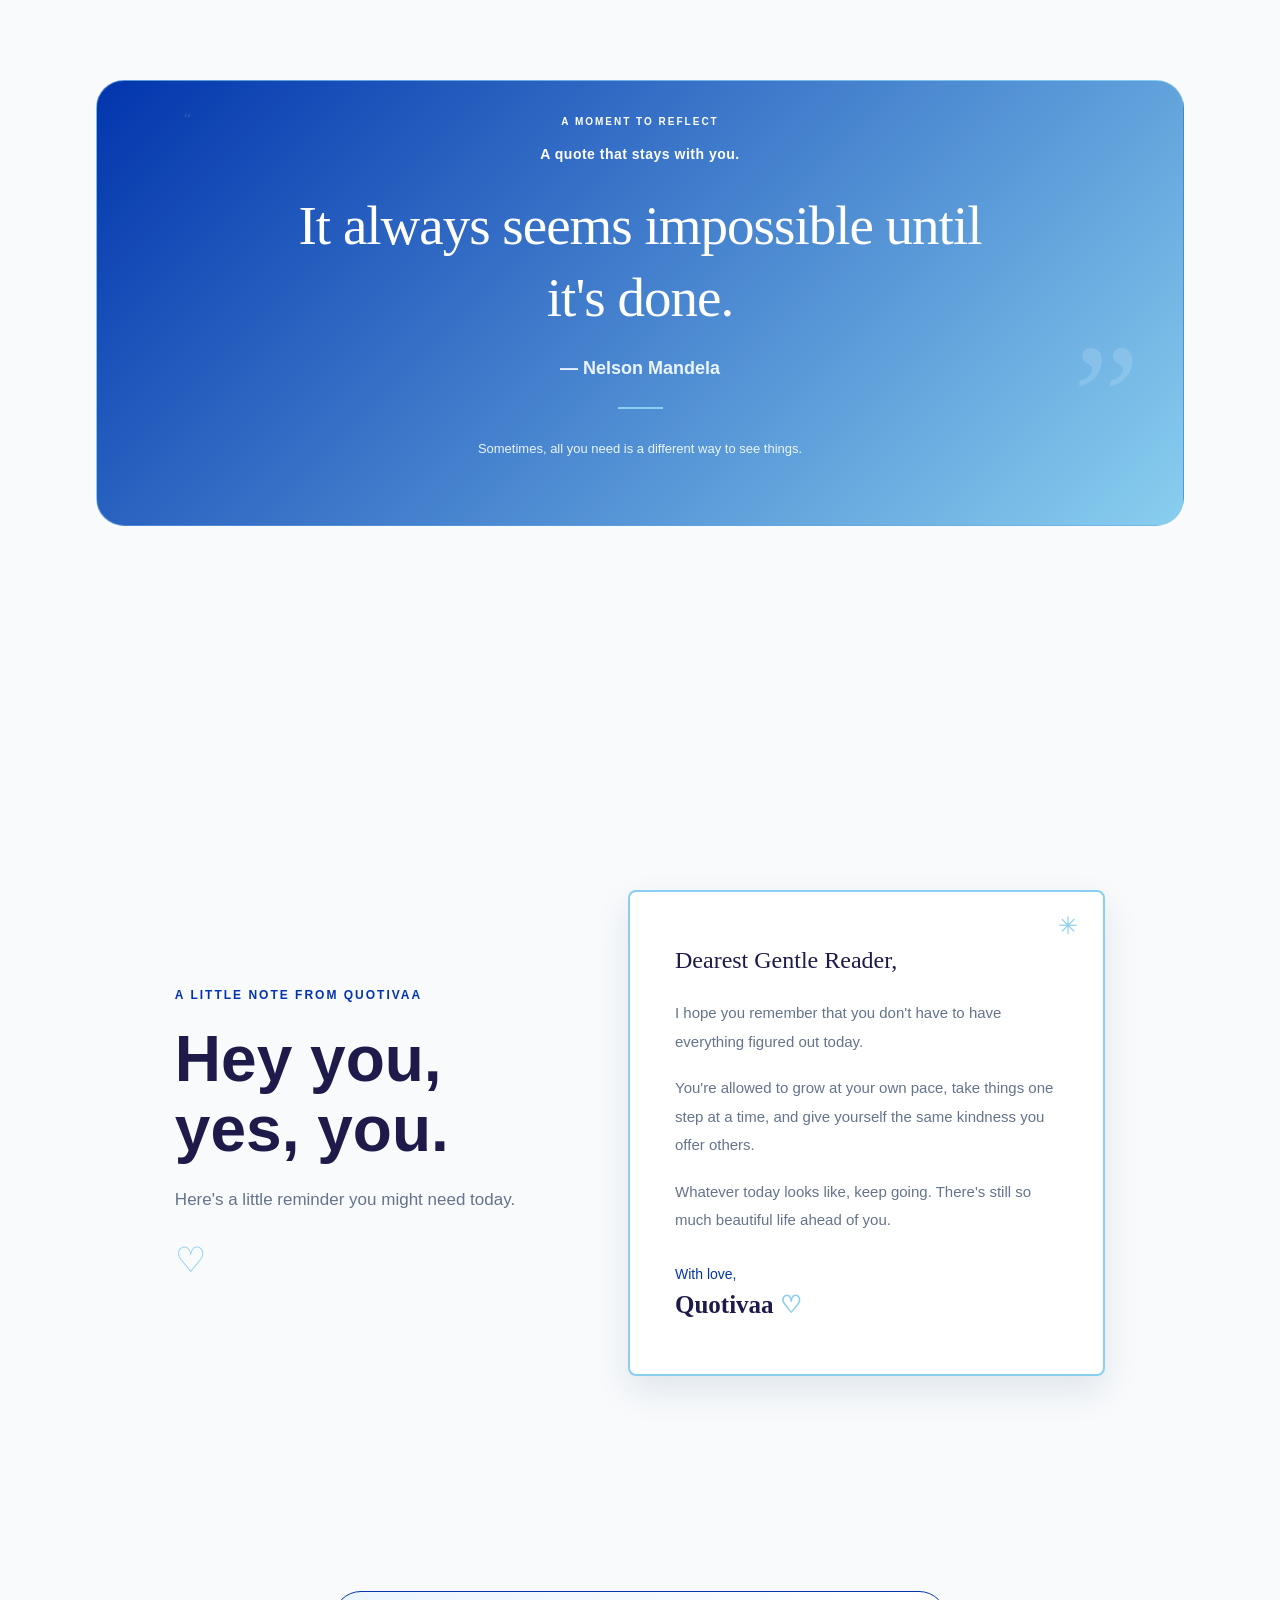
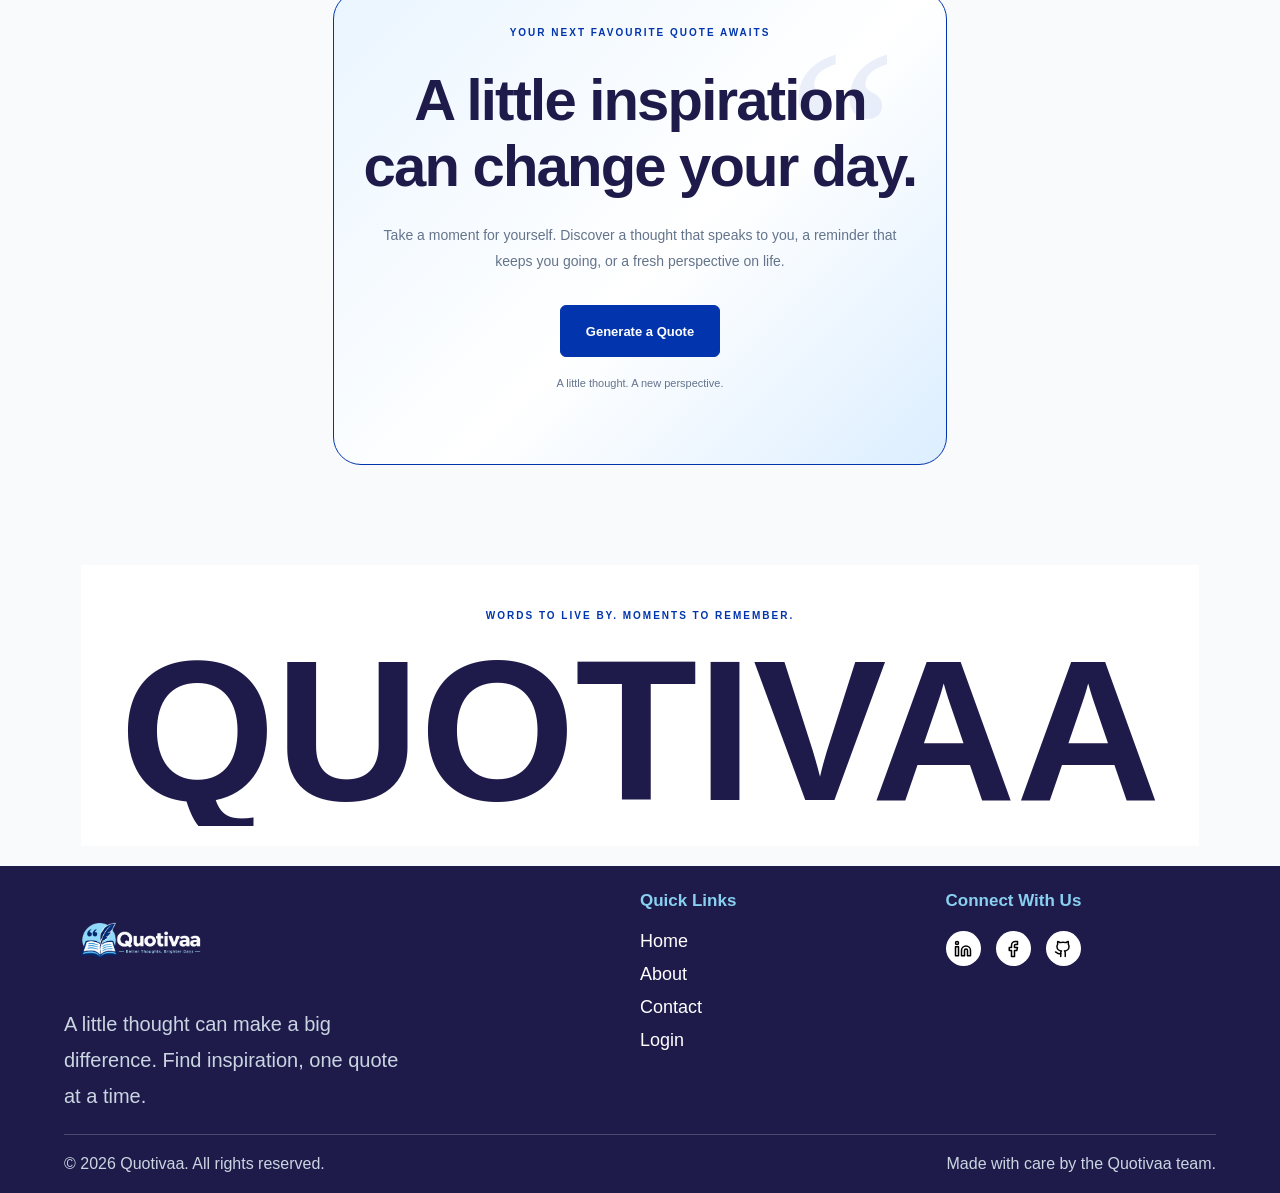
==== commit efa15c29: "omoo" ====
--- a/index.html
+++ b/index.html
@@ -3,7 +3,7 @@
 <head>
     <meta charset="UTF-8">
     <meta name="viewport" content="width=device-width, initial-scale=1.0">
-    <title>Quotivaa</title>
+    <title>Quotivaa-quote generator</title>
     <link rel="stylesheet" href="home.css">
 </head>
 <body>
@@ -298,6 +298,6 @@
 </footer>
 
         
-    <script src="generator.js"></script>
+    <script src="dropdown.js"></script>
 </body>
 </html>
--- a/home.css
+++ b/home.css
@@ -8,6 +8,12 @@
     height: auto;
     background-color: #F8FAFC;
     font-family: sans-serif;
+    display: flex;
+    align-items: center;
+    justify-content: center;
+    flex-direction: column;
+
+    
 }
 header {
     height: 15vh;
@@ -43,10 +49,11 @@
     width: 200px;
     display: flex;
     justify-content: center;
+    align-items: center;
 }
 .logo img {
     width: 100%;
-    height: 100%;
+    height: 40%;
     object-fit: contain;
 }
 nav {
@@ -58,8 +65,7 @@
 }
 nav a {
     text-decoration: none;
-    font-family: sans-serif;
-    font-size: 16px;
+    font-size: 13px;
     color: #FFFFFF;
     cursor: pointer;
     transition: 0.3s ease;
@@ -130,7 +136,7 @@
 }
 .herotext h1 {
     font-family: sans-serif;
-    font-size: 65px;
+    font-size: 50px;
     font-weight: 750;
     line-height: 1.2;
     color:  #1E1B4B;
@@ -143,7 +149,7 @@
 }
 .herotext p {
     font-family: sans-serif;
-    font-size: 20px;
+    font-size: 16px;
     font-weight: 600;
     line-height: 1.8;
     color: #FFFFFF;
@@ -196,16 +202,20 @@
 /* MOMENT */
 .moments-section {
     color: #1E1B4B;
-    height: auto; 
-    min-height: 0; 
-    padding: 100px 0;
-    background-color:   #F8FAFC;
+    height: 85vh;
+    width: 88%;
+    display: flex;
+    align-items: center;
+    justify-content: center;
+    /* background-color:   #F8FAFC; */
 }
 .moments-container {
-    width: 85%;
-    margin: 0 auto;
-    /* height: 80%; */
-    /* background-color: chartreuse; */
+    width: 100%;
+    height: 90%;
+     display: flex;
+    align-items: center;
+    justify-content: center;
+    gap: 15px;
 }
 .moments-heading {
     margin-bottom: 50px;
@@ -217,6 +227,7 @@
     font-size: 11px;
     font-weight: 700;
     letter-spacing: 2px;
+    text-align: justify;
 }
 .moments-heading h2 {
     font-size: 40px;
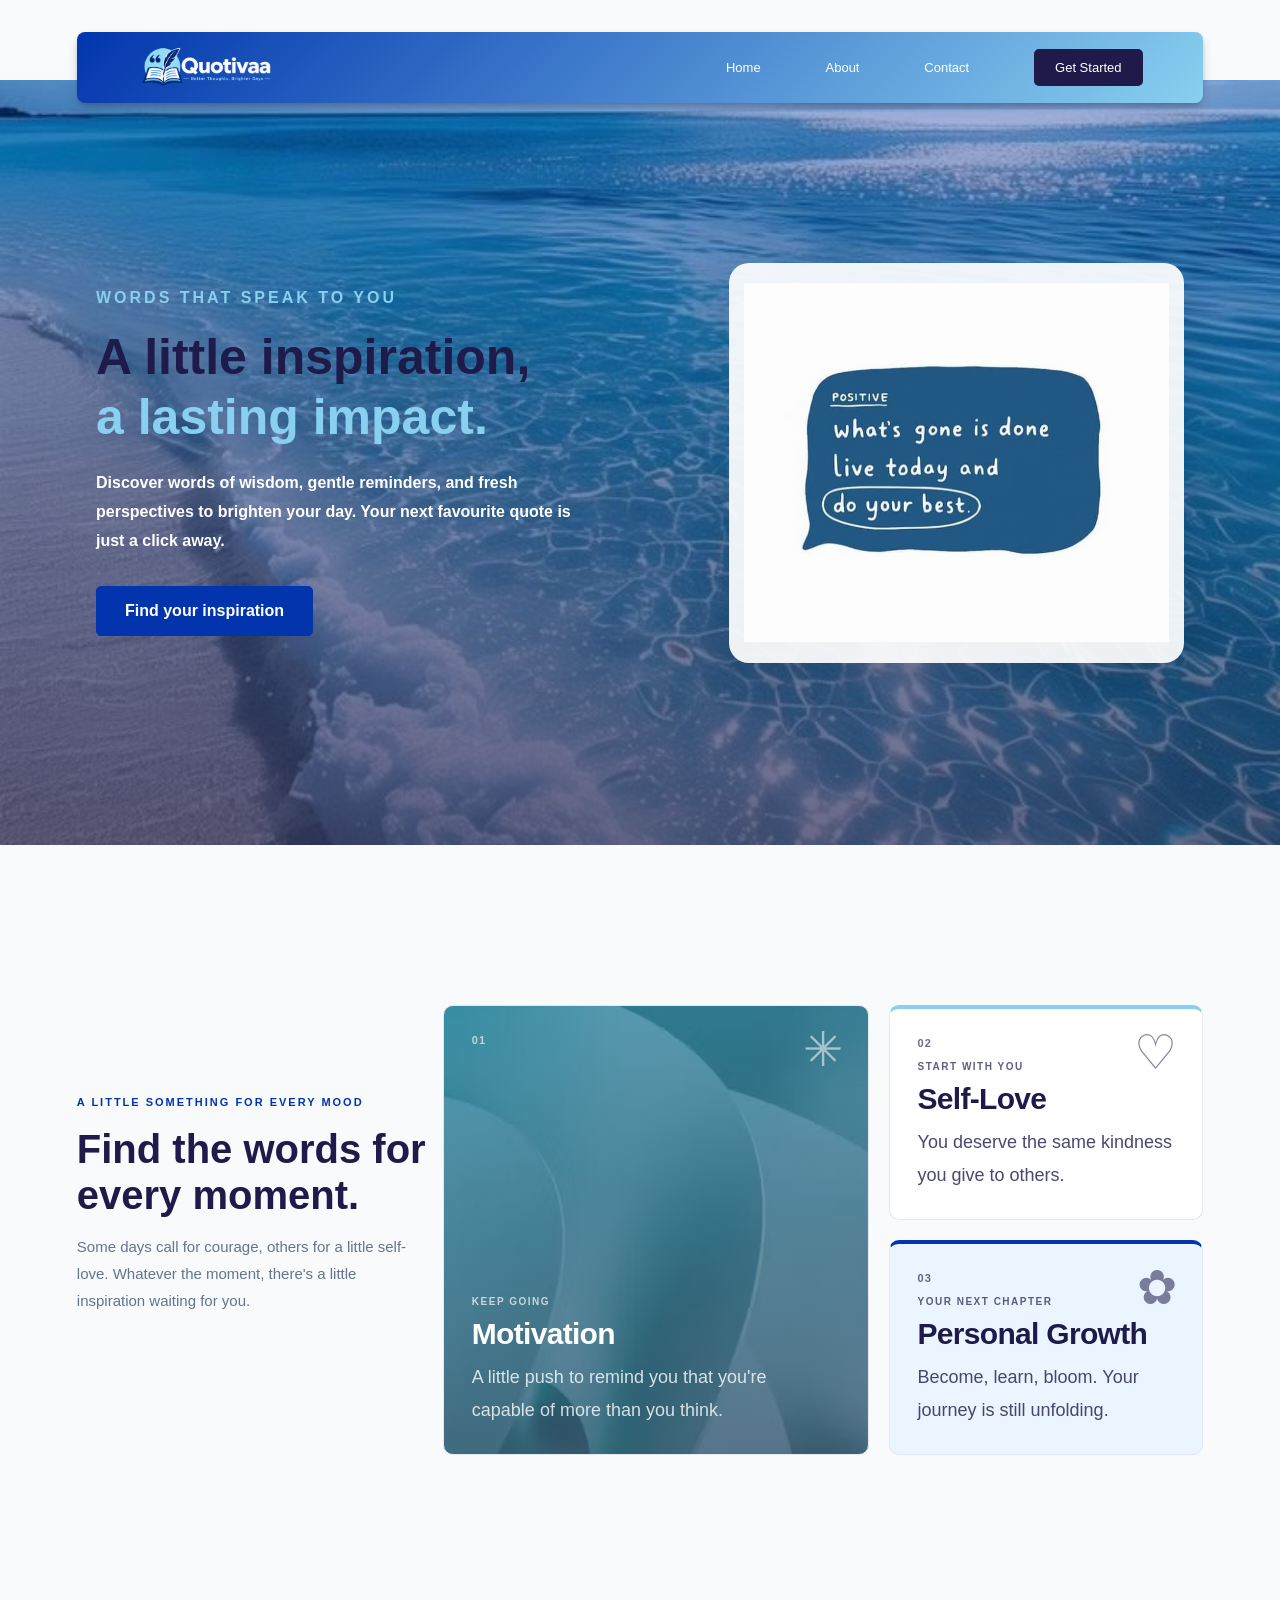
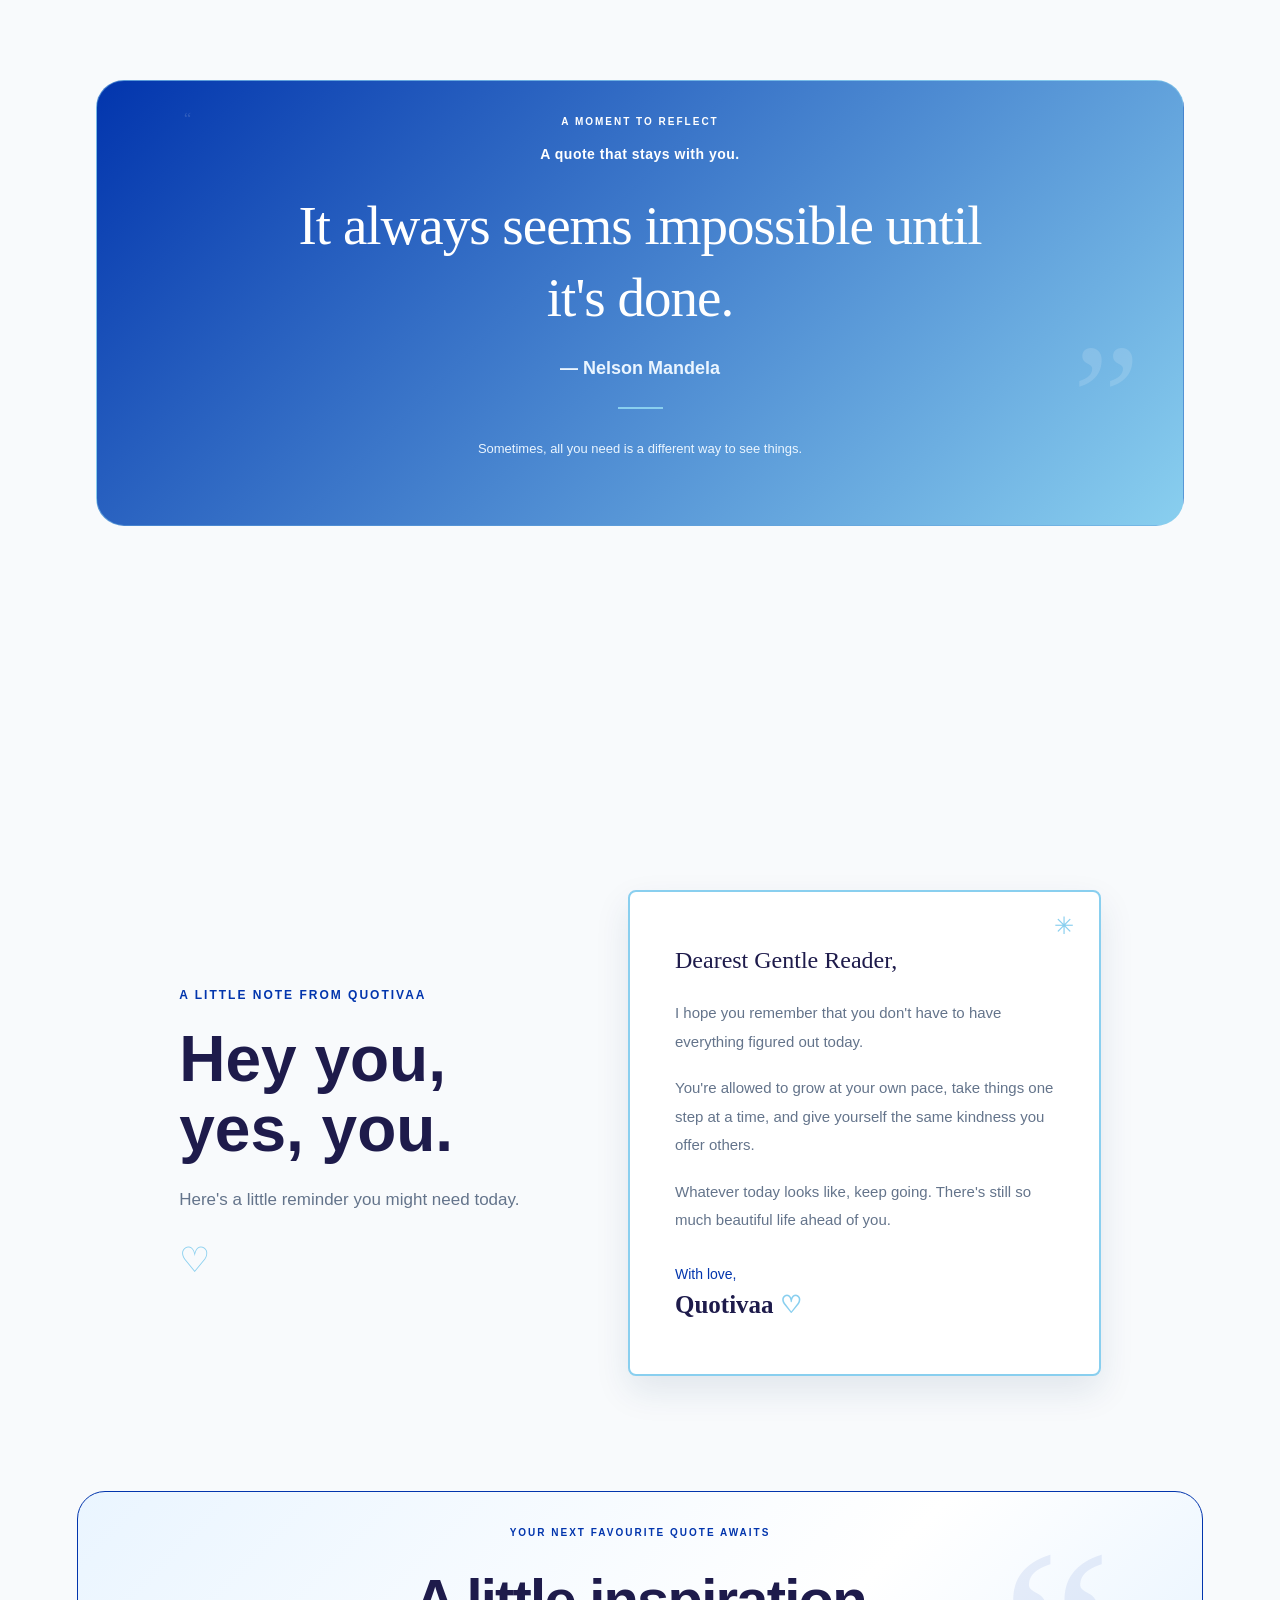
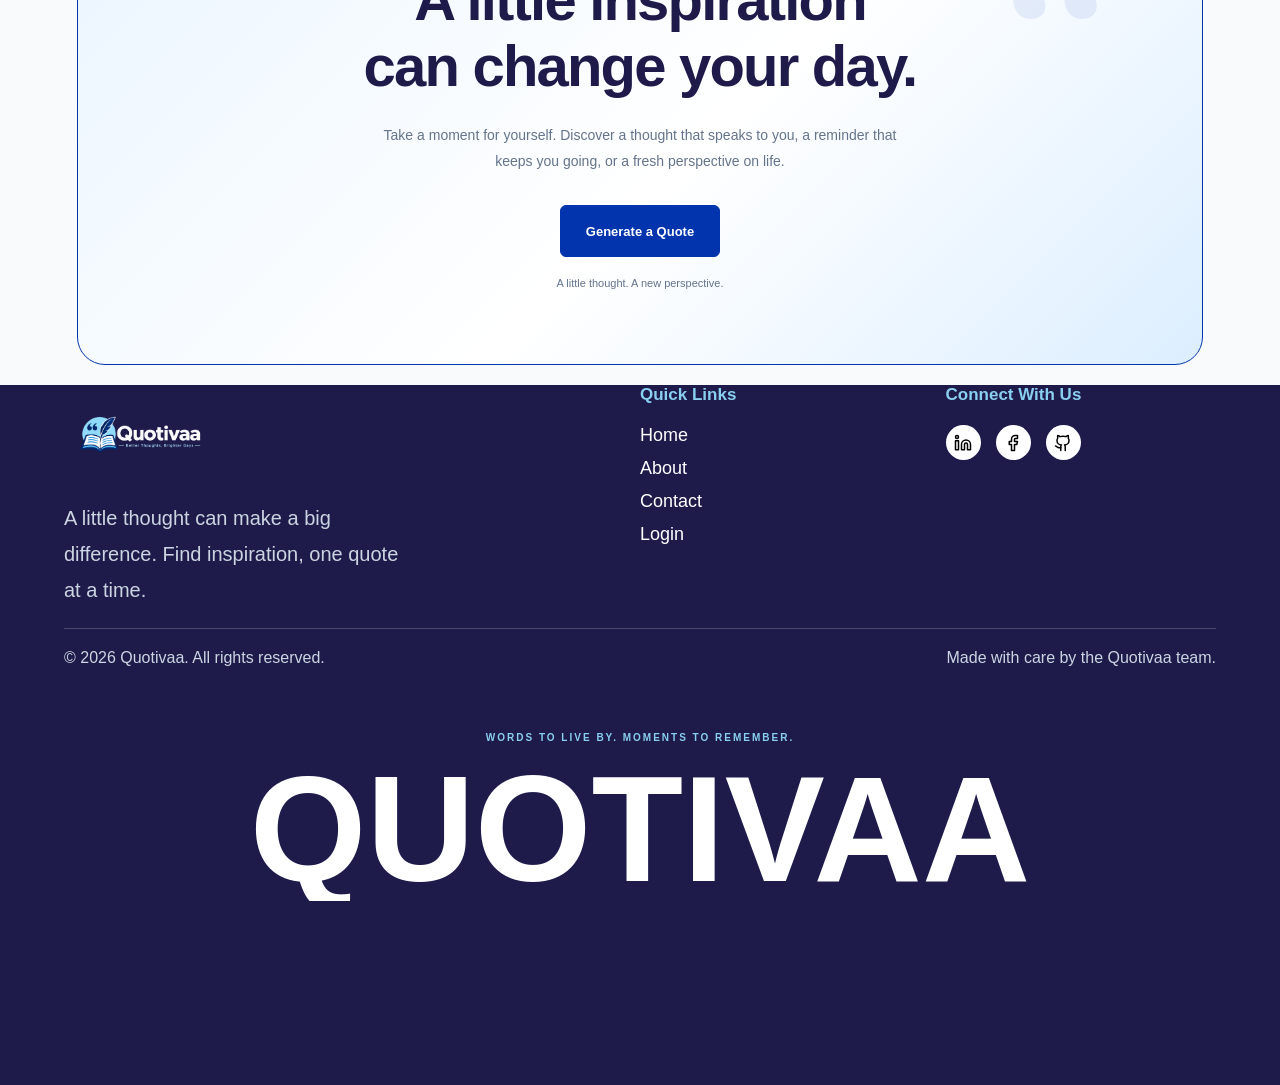
==== commit 884f86e7: "i don tireoooo" ====
--- a/index.html
+++ b/index.html
@@ -223,18 +223,6 @@
     </div>
 </section>
       
-<!-- QUOTIVAA -->
-<section class="brand-section">
-    <div class="brand-container">
-
-        <p class="brand-tagline">WORDS TO LIVE BY. MOMENTS TO REMEMBER.</p>
-
-        <div class="brand-wordmark">
-            <span>QUOTIVAA</span>
-        </div>
-
-    </div>
-</section>
 
 <footer class="footer">
 
@@ -295,6 +283,18 @@
         <p>Made with care by the Quotivaa team.</p>
 
     </div>
+
+    <section class="brand-section">
+    <div class="brand-container">
+
+        <p class="brand-tagline">WORDS TO LIVE BY. MOMENTS TO REMEMBER.</p>
+
+        <div class="brand-wordmark">
+            <span>QUOTIVAA</span>
+        </div>
+
+    </div>
+</section>
 </footer>
 
         
--- a/home.css
+++ b/home.css
@@ -78,7 +78,7 @@
     background-color: #1E1B4B;
     color: #FFFFFF;
     border-radius: 5px;
-    font-size: 14px;
+    font-size: 13px;
     cursor: pointer;
     border: 1px solid transparent;
     transition: 0.3s ease;
@@ -459,6 +459,7 @@
 .letter-section {
     padding: 100px 8%;
     background: #F8FAFC;
+    width: 88%;
 }
 
 .letter-container {
@@ -554,9 +555,11 @@
 
 /* INSPIRE */
 .inspire-section {
-    padding: 100px 7%;
+    /* padding: 100px 7%; */
     background: #F8FAFC;
     color: #1E1B4B;
+    width: 88%;
+
 }
 .inspire-container {
     position: relative;
@@ -659,7 +662,7 @@
 .brand-section {
     padding: 45px 3% 20px;
     overflow: hidden;
-    background: #FFFFFF;
+    /* background: #FFFFFF; */
 }
 .brand-container {
     max-width: 1500px;
@@ -668,7 +671,7 @@
 .brand-tagline {
     margin: 0 0 15px;
     text-align: center;
-    color: #0235AD;
+    color: #89CFEF;
     font-size: 10px;
     font-weight: 700;
     letter-spacing: 2px;
@@ -680,10 +683,10 @@
 }
 .brand-wordmark span {
     display: block;
-    font-size: 200px;
+    font-size: 150px;
     font-weight: 900;
     line-height: 0.95;
-    color: #1E1B4B;
+    color:  white;
 }
 
 
@@ -693,7 +696,8 @@
     background-color: #1E1B4B;
     color: #FFFFFF;
     margin-top: 20px;
-    padding: 25px 0 0;
+    height: 700px;
+    
 }
 .footer-container {
     width: 90%;
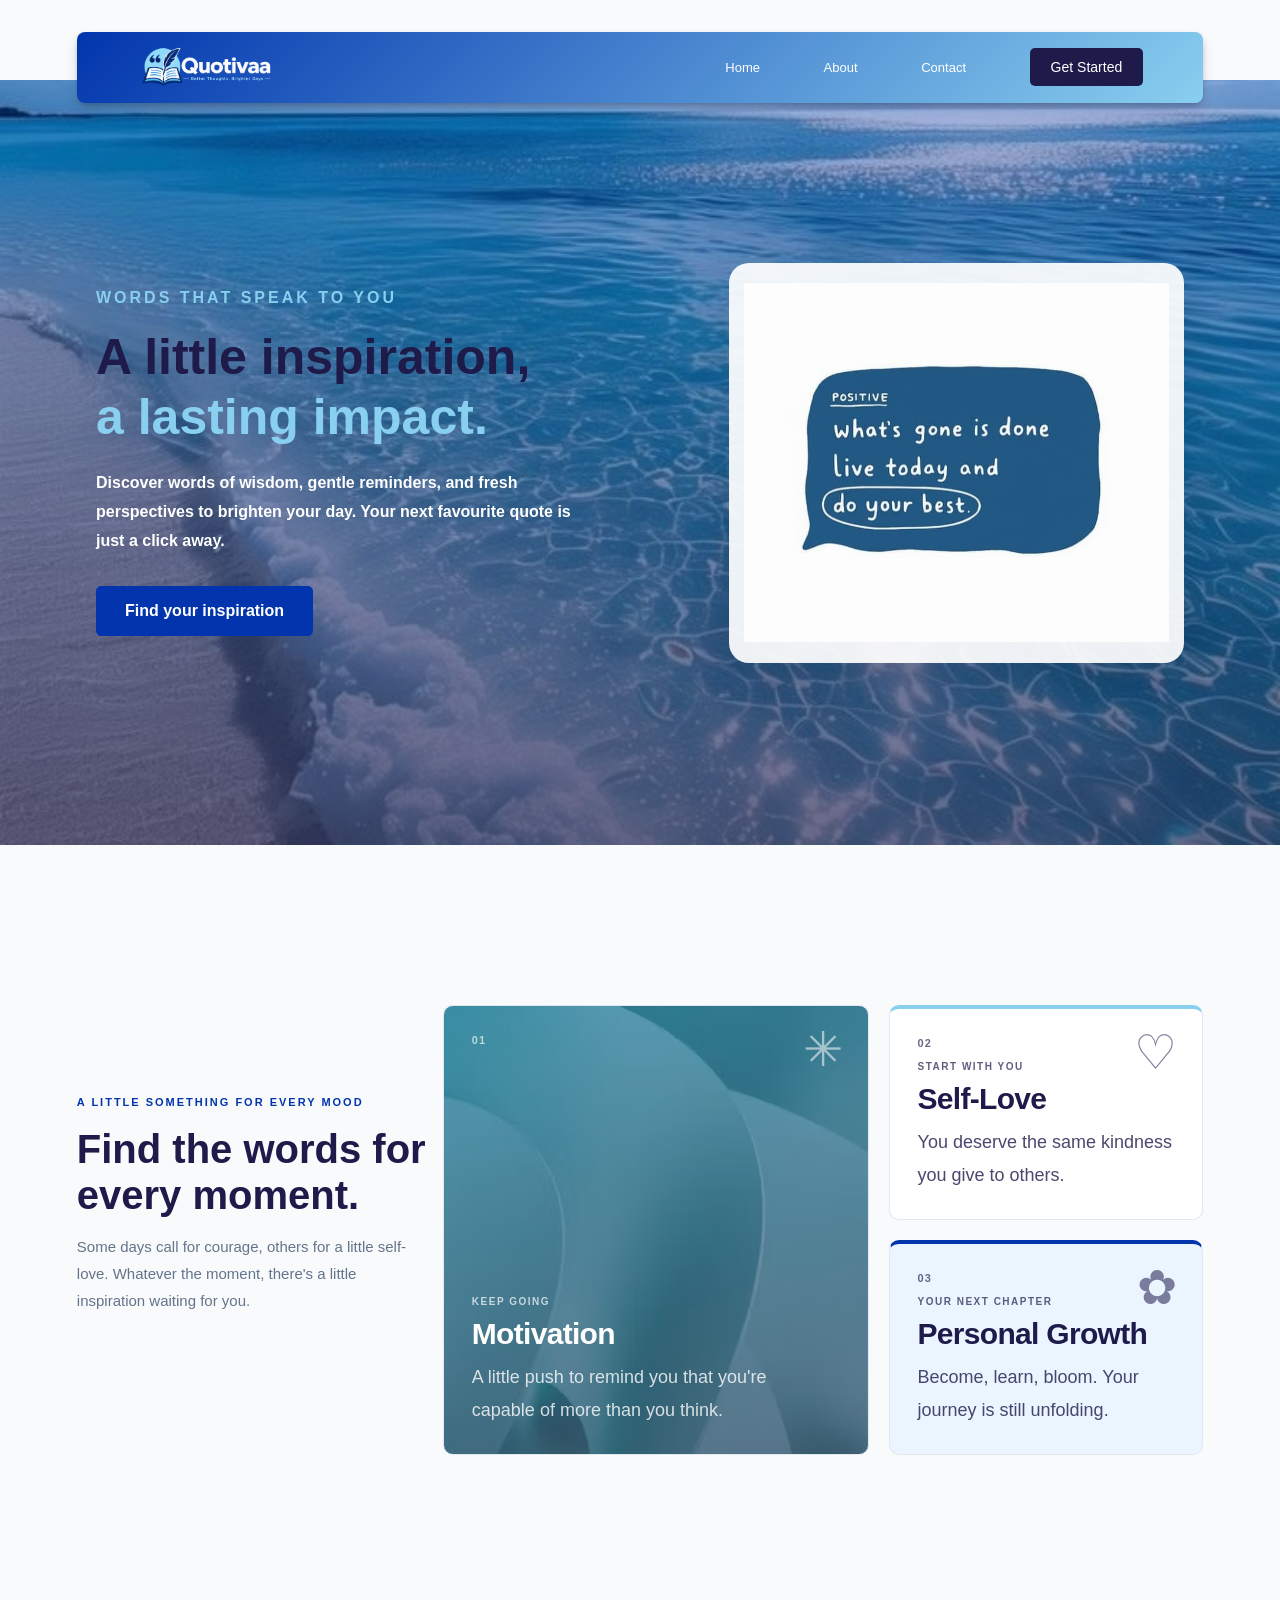
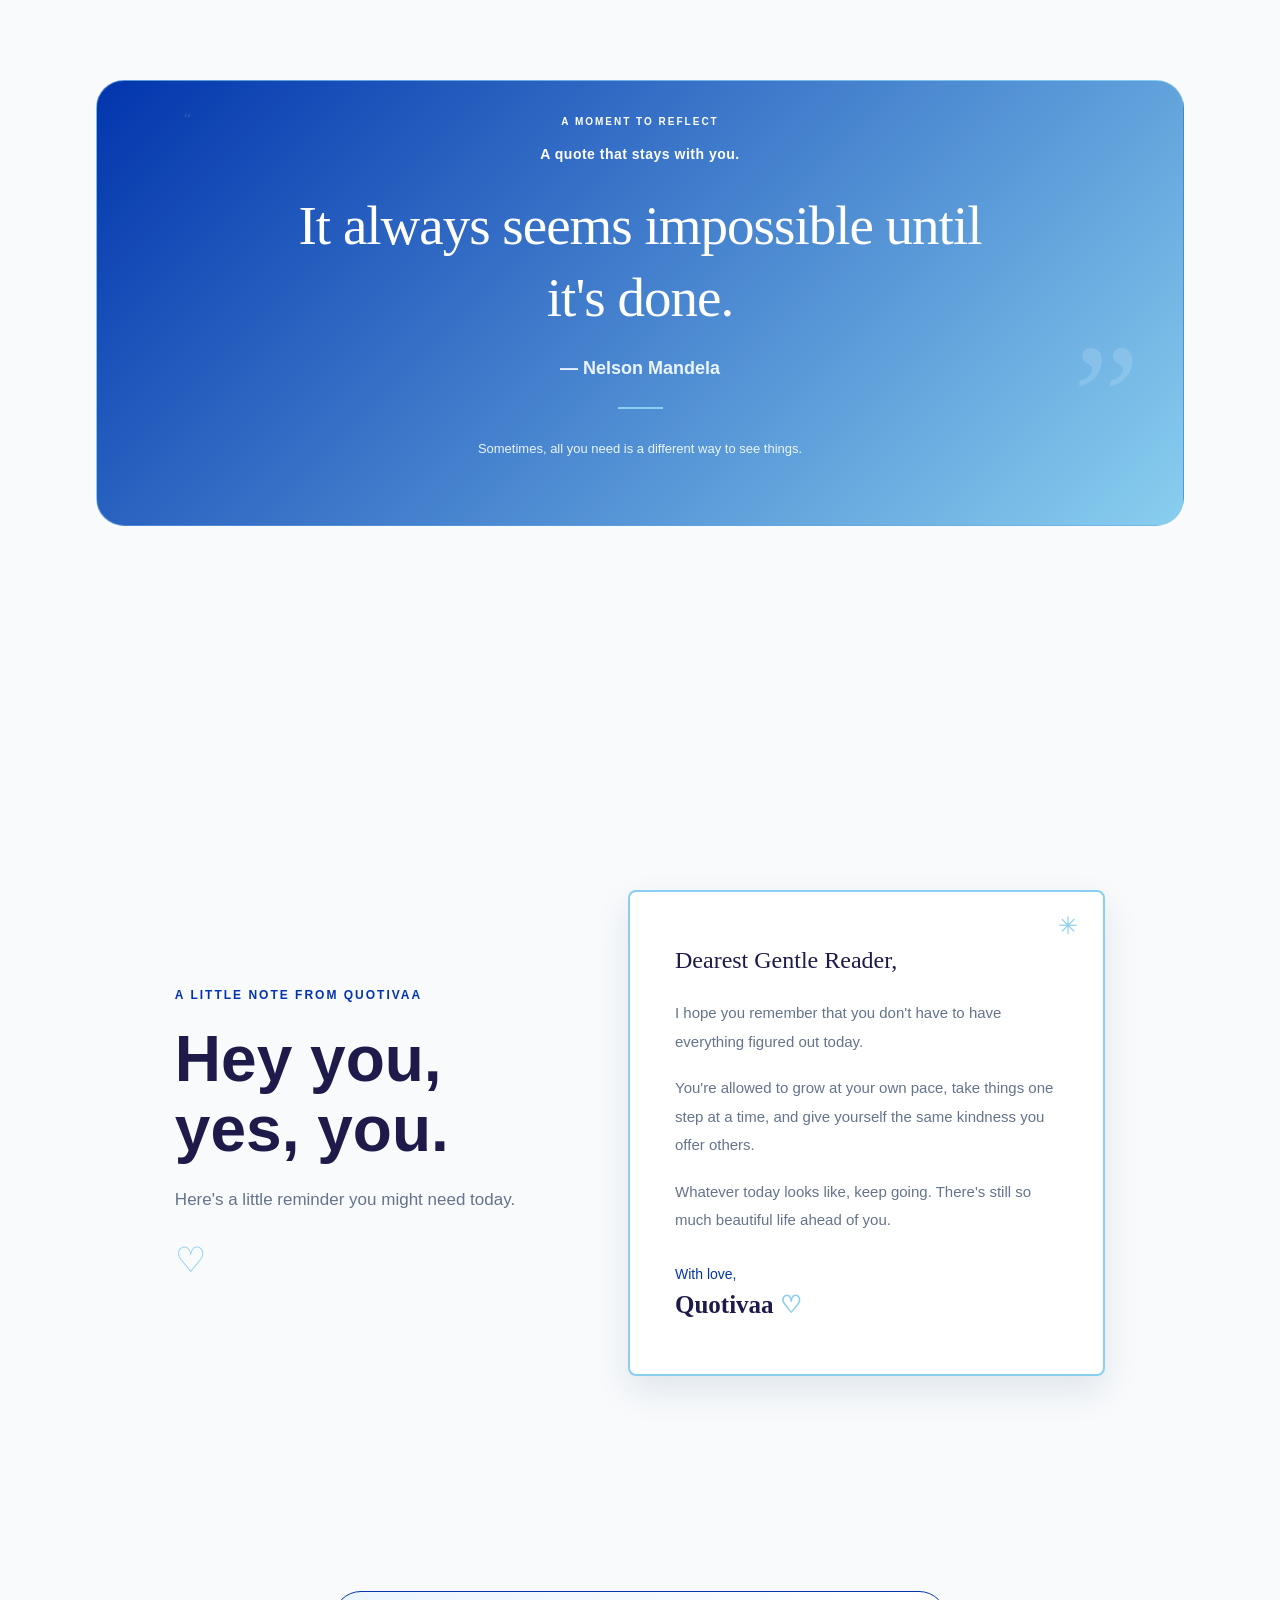
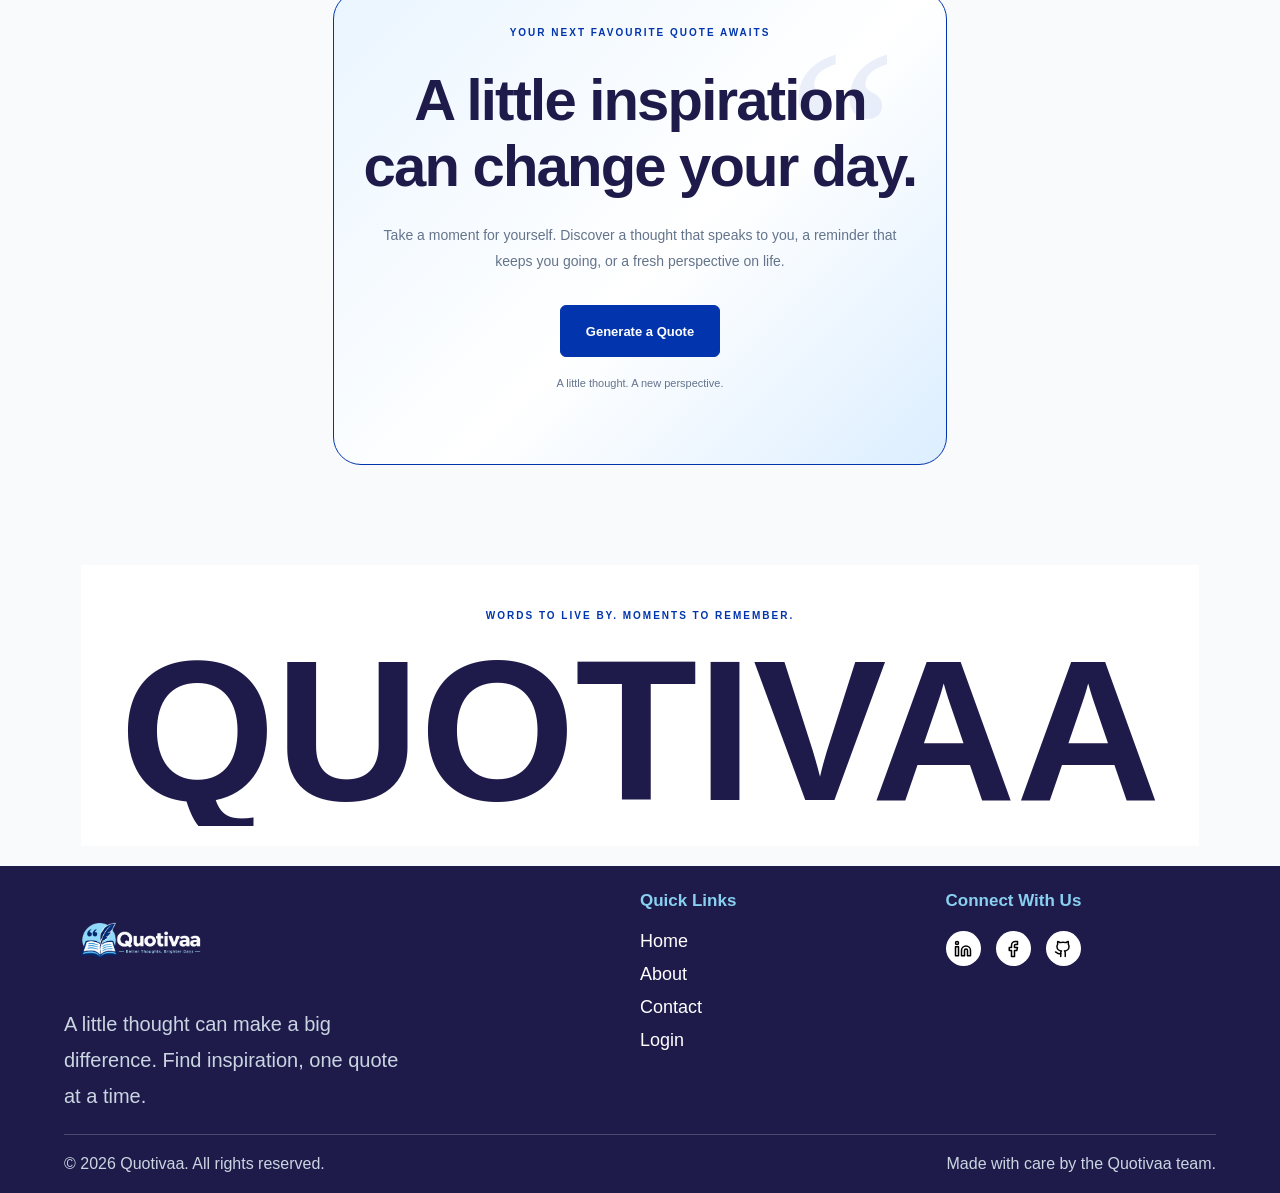
==== commit bdf4d573: "wahala" ====
--- a/index.html
+++ b/index.html
@@ -223,6 +223,18 @@
     </div>
 </section>
       
+<!-- QUOTIVAA -->
+<section class="brand-section">
+    <div class="brand-container">
+
+        <p class="brand-tagline">WORDS TO LIVE BY. MOMENTS TO REMEMBER.</p>
+
+        <div class="brand-wordmark">
+            <span>QUOTIVAA</span>
+        </div>
+
+    </div>
+</section>
 
 <footer class="footer">
 
@@ -283,18 +295,6 @@
         <p>Made with care by the Quotivaa team.</p>
 
     </div>
-
-    <section class="brand-section">
-    <div class="brand-container">
-
-        <p class="brand-tagline">WORDS TO LIVE BY. MOMENTS TO REMEMBER.</p>
-
-        <div class="brand-wordmark">
-            <span>QUOTIVAA</span>
-        </div>
-
-    </div>
-</section>
 </footer>
 
         
--- a/home.css
+++ b/home.css
@@ -78,7 +78,7 @@
     background-color: #1E1B4B;
     color: #FFFFFF;
     border-radius: 5px;
-    font-size: 13px;
+    font-size: 14px;
     cursor: pointer;
     border: 1px solid transparent;
     transition: 0.3s ease;
@@ -459,7 +459,6 @@
 .letter-section {
     padding: 100px 8%;
     background: #F8FAFC;
-    width: 88%;
 }
 
 .letter-container {
@@ -555,11 +554,9 @@
 
 /* INSPIRE */
 .inspire-section {
-    /* padding: 100px 7%; */
+    padding: 100px 7%;
     background: #F8FAFC;
     color: #1E1B4B;
-    width: 88%;
-
 }
 .inspire-container {
     position: relative;
@@ -662,7 +659,7 @@
 .brand-section {
     padding: 45px 3% 20px;
     overflow: hidden;
-    /* background: #FFFFFF; */
+    background: #FFFFFF;
 }
 .brand-container {
     max-width: 1500px;
@@ -671,7 +668,7 @@
 .brand-tagline {
     margin: 0 0 15px;
     text-align: center;
-    color: #89CFEF;
+    color: #0235AD;
     font-size: 10px;
     font-weight: 700;
     letter-spacing: 2px;
@@ -683,10 +680,10 @@
 }
 .brand-wordmark span {
     display: block;
-    font-size: 150px;
+    font-size: 200px;
     font-weight: 900;
     line-height: 0.95;
-    color:  white;
+    color: #1E1B4B;
 }
 
 
@@ -696,8 +693,7 @@
     background-color: #1E1B4B;
     color: #FFFFFF;
     margin-top: 20px;
-    height: 700px;
-    
+    padding: 25px 0 0;
 }
 .footer-container {
     width: 90%;
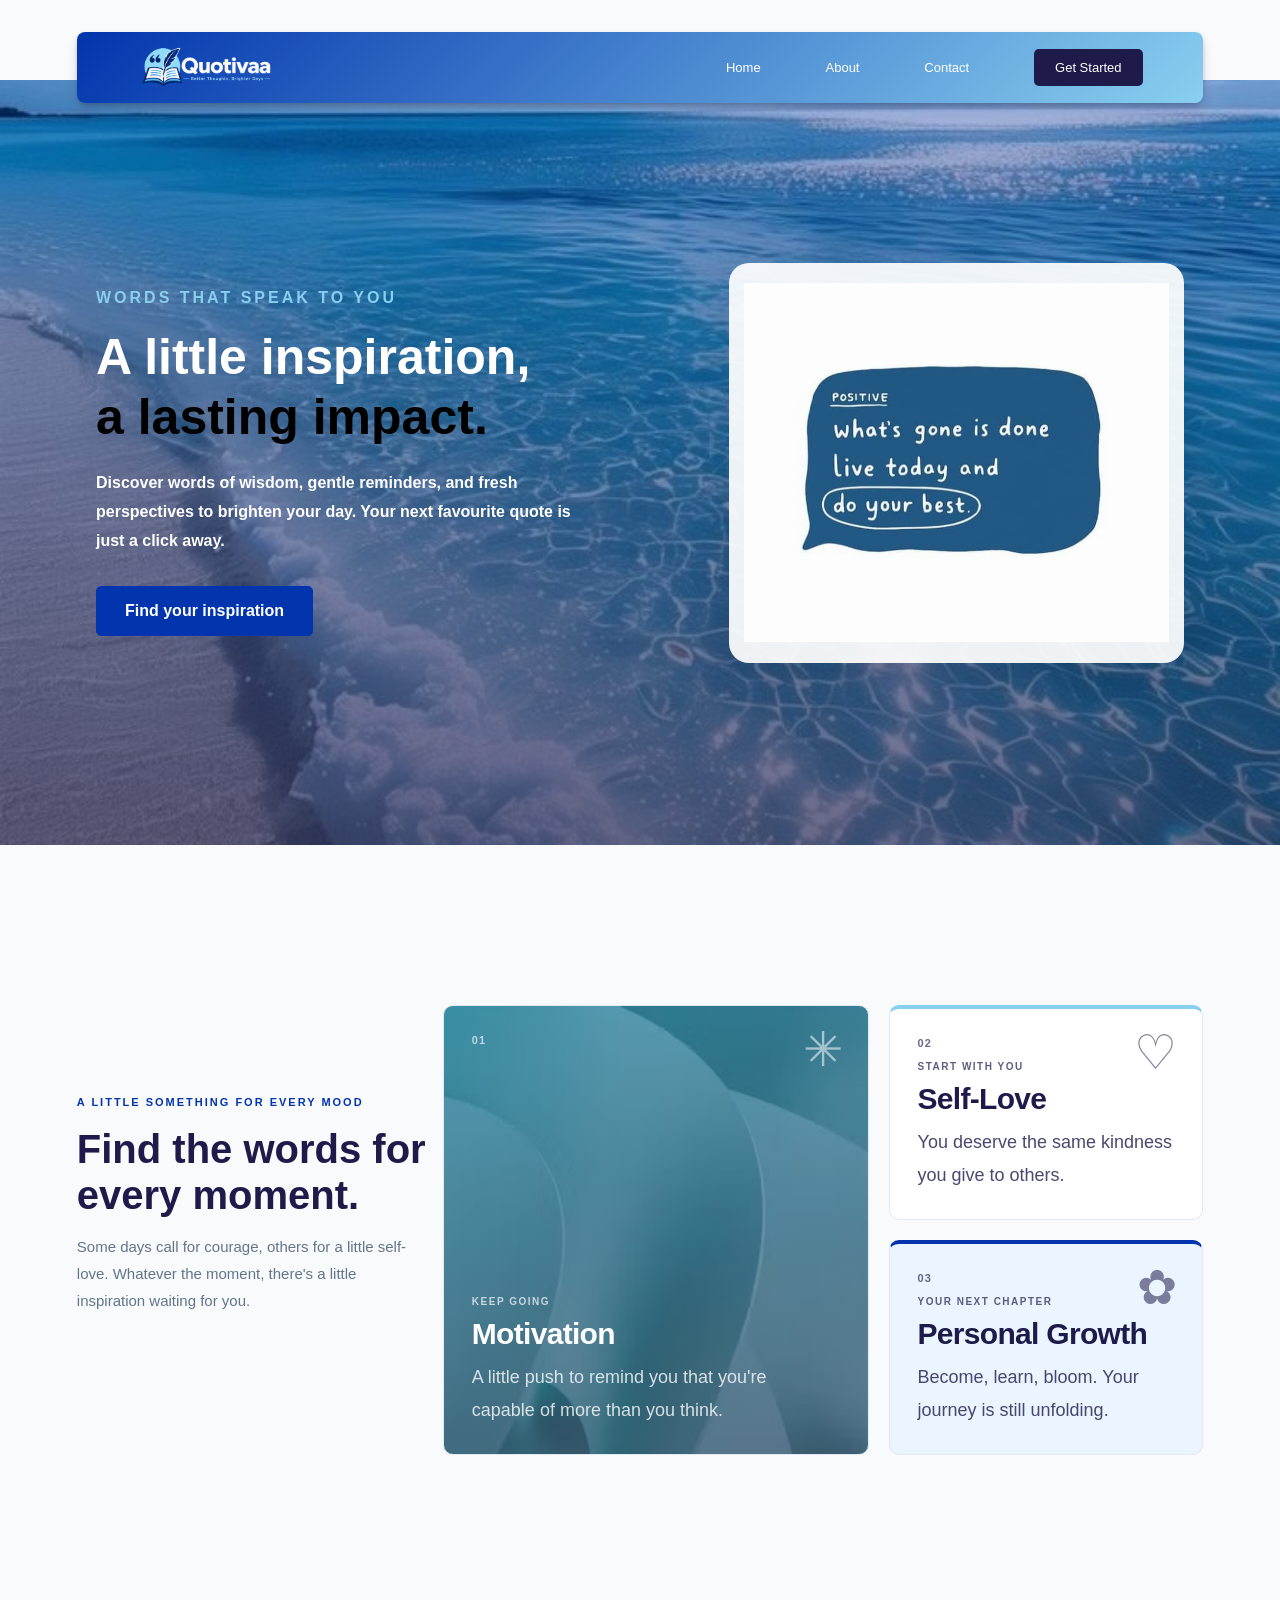
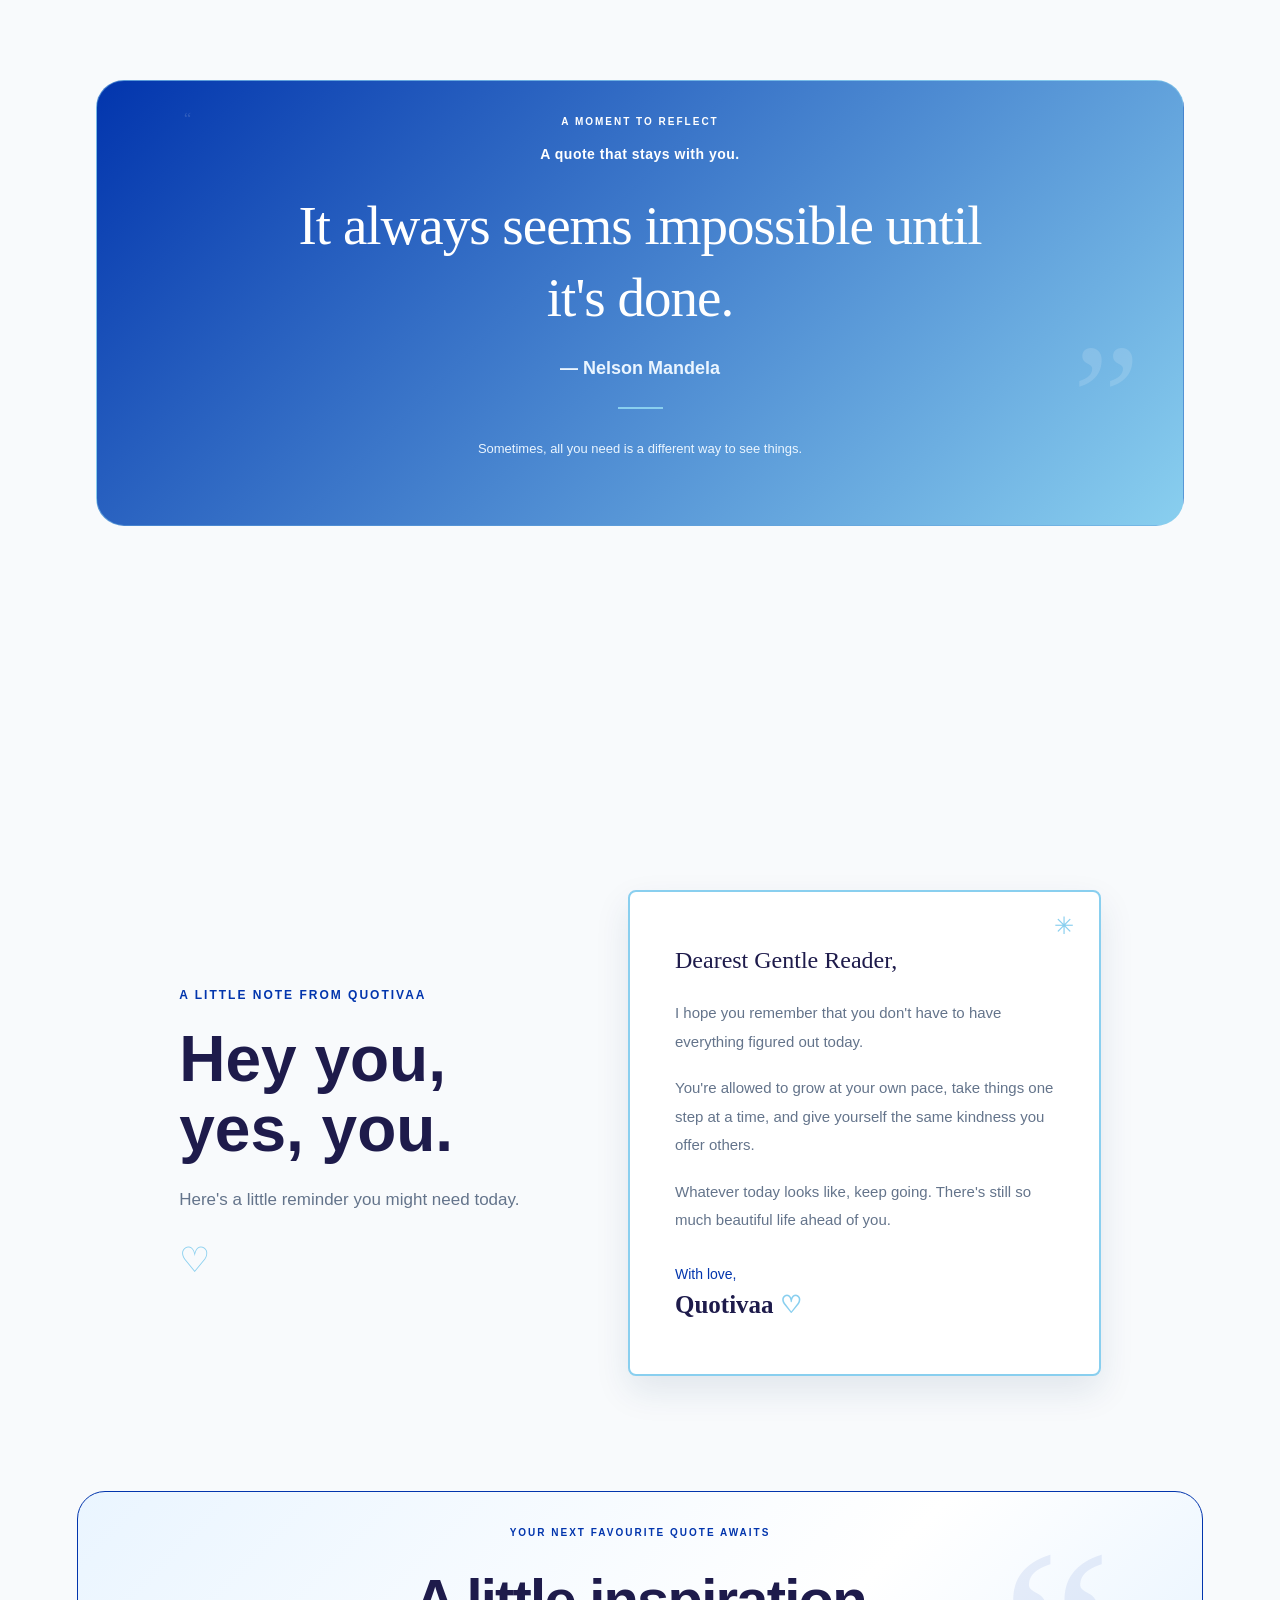
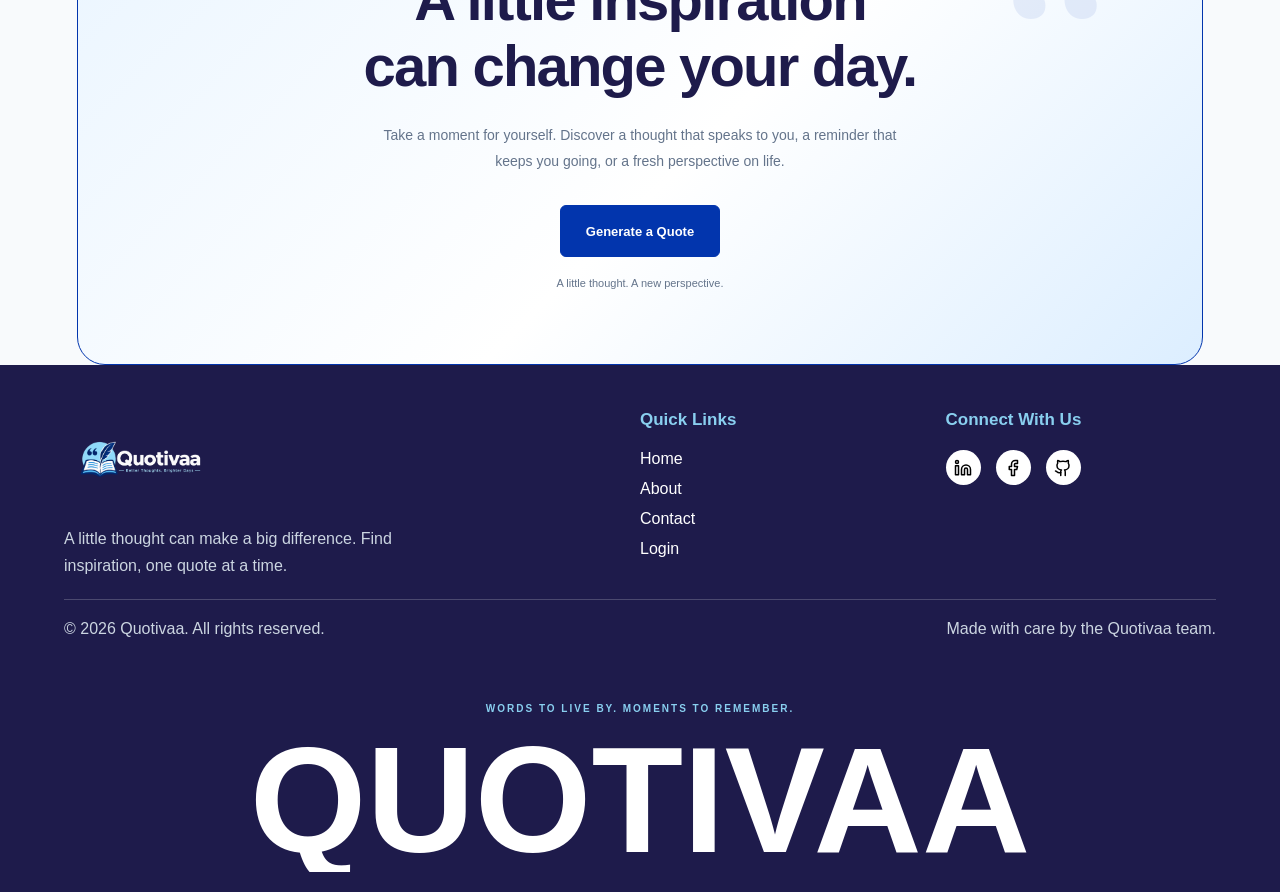
==== commit 59028011: "Merge branch 'home-page' into javascript" ====
--- a/index.html
+++ b/index.html
@@ -223,18 +223,6 @@
     </div>
 </section>
       
-<!-- QUOTIVAA -->
-<section class="brand-section">
-    <div class="brand-container">
-
-        <p class="brand-tagline">WORDS TO LIVE BY. MOMENTS TO REMEMBER.</p>
-
-        <div class="brand-wordmark">
-            <span>QUOTIVAA</span>
-        </div>
-
-    </div>
-</section>
 
 <footer class="footer">
 
@@ -295,6 +283,18 @@
         <p>Made with care by the Quotivaa team.</p>
 
     </div>
+
+    <section class="brand-section">
+    <div class="brand-container">
+
+        <p class="brand-tagline">WORDS TO LIVE BY. MOMENTS TO REMEMBER.</p>
+
+        <div class="brand-wordmark">
+            <span>QUOTIVAA</span>
+        </div>
+
+    </div>
+</section>
 </footer>
 
         
--- a/home.css
+++ b/home.css
@@ -78,7 +78,7 @@
     background-color: #1E1B4B;
     color: #FFFFFF;
     border-radius: 5px;
-    font-size: 14px;
+    font-size: 13px;
     cursor: pointer;
     border: 1px solid transparent;
     transition: 0.3s ease;
@@ -139,12 +139,12 @@
     font-size: 50px;
     font-weight: 750;
     line-height: 1.2;
-    color:  #1E1B4B;
+    color: white;
     margin-bottom: 22px;
 }
 .herotext h1 span {
     display: block;
-    color: #89CFEF;
+    color: black;
     font-weight: 700;
 }
 .herotext p {
@@ -459,6 +459,7 @@
 .letter-section {
     padding: 100px 8%;
     background: #F8FAFC;
+    width: 88%;
 }
 
 .letter-container {
@@ -554,9 +555,11 @@
 
 /* INSPIRE */
 .inspire-section {
-    padding: 100px 7%;
+    /* padding: 100px 7%; */
     background: #F8FAFC;
     color: #1E1B4B;
+    width: 88%;
+
 }
 .inspire-container {
     position: relative;
@@ -659,7 +662,7 @@
 .brand-section {
     padding: 45px 3% 20px;
     overflow: hidden;
-    background: #FFFFFF;
+    /* background: #FFFFFF; */
 }
 .brand-container {
     max-width: 1500px;
@@ -668,7 +671,7 @@
 .brand-tagline {
     margin: 0 0 15px;
     text-align: center;
-    color: #0235AD;
+    color: #89CFEF;
     font-size: 10px;
     font-weight: 700;
     letter-spacing: 2px;
@@ -680,10 +683,10 @@
 }
 .brand-wordmark span {
     display: block;
-    font-size: 200px;
+    font-size: 150px;
     font-weight: 900;
     line-height: 0.95;
-    color: #1E1B4B;
+    color:  white;
 }
 
 
@@ -692,8 +695,8 @@
     width: 100%;
     background-color: #1E1B4B;
     color: #FFFFFF;
-    margin-top: 20px;
-    padding: 25px 0 0;
+    padding: 45px 0 0;
+    
 }
 .footer-container {
     width: 90%;
@@ -714,8 +717,8 @@
 .footer-brand p {
     max-width: 350px;
     font-family: sans-serif;
-    font-size: 20px;
-    line-height: 1.8;
+    font-size: 16px;
+    line-height: 1.7;
     color: #CBD5E1;
     margin-top: 15px;
 }
@@ -733,7 +736,7 @@
 }
 .footer-links a {
     font-family: sans-serif;
-    font-size: 18px;
+    font-size: 16px;
     color: #FFFFFF;
     text-decoration: none;
     margin-bottom: 12px;
